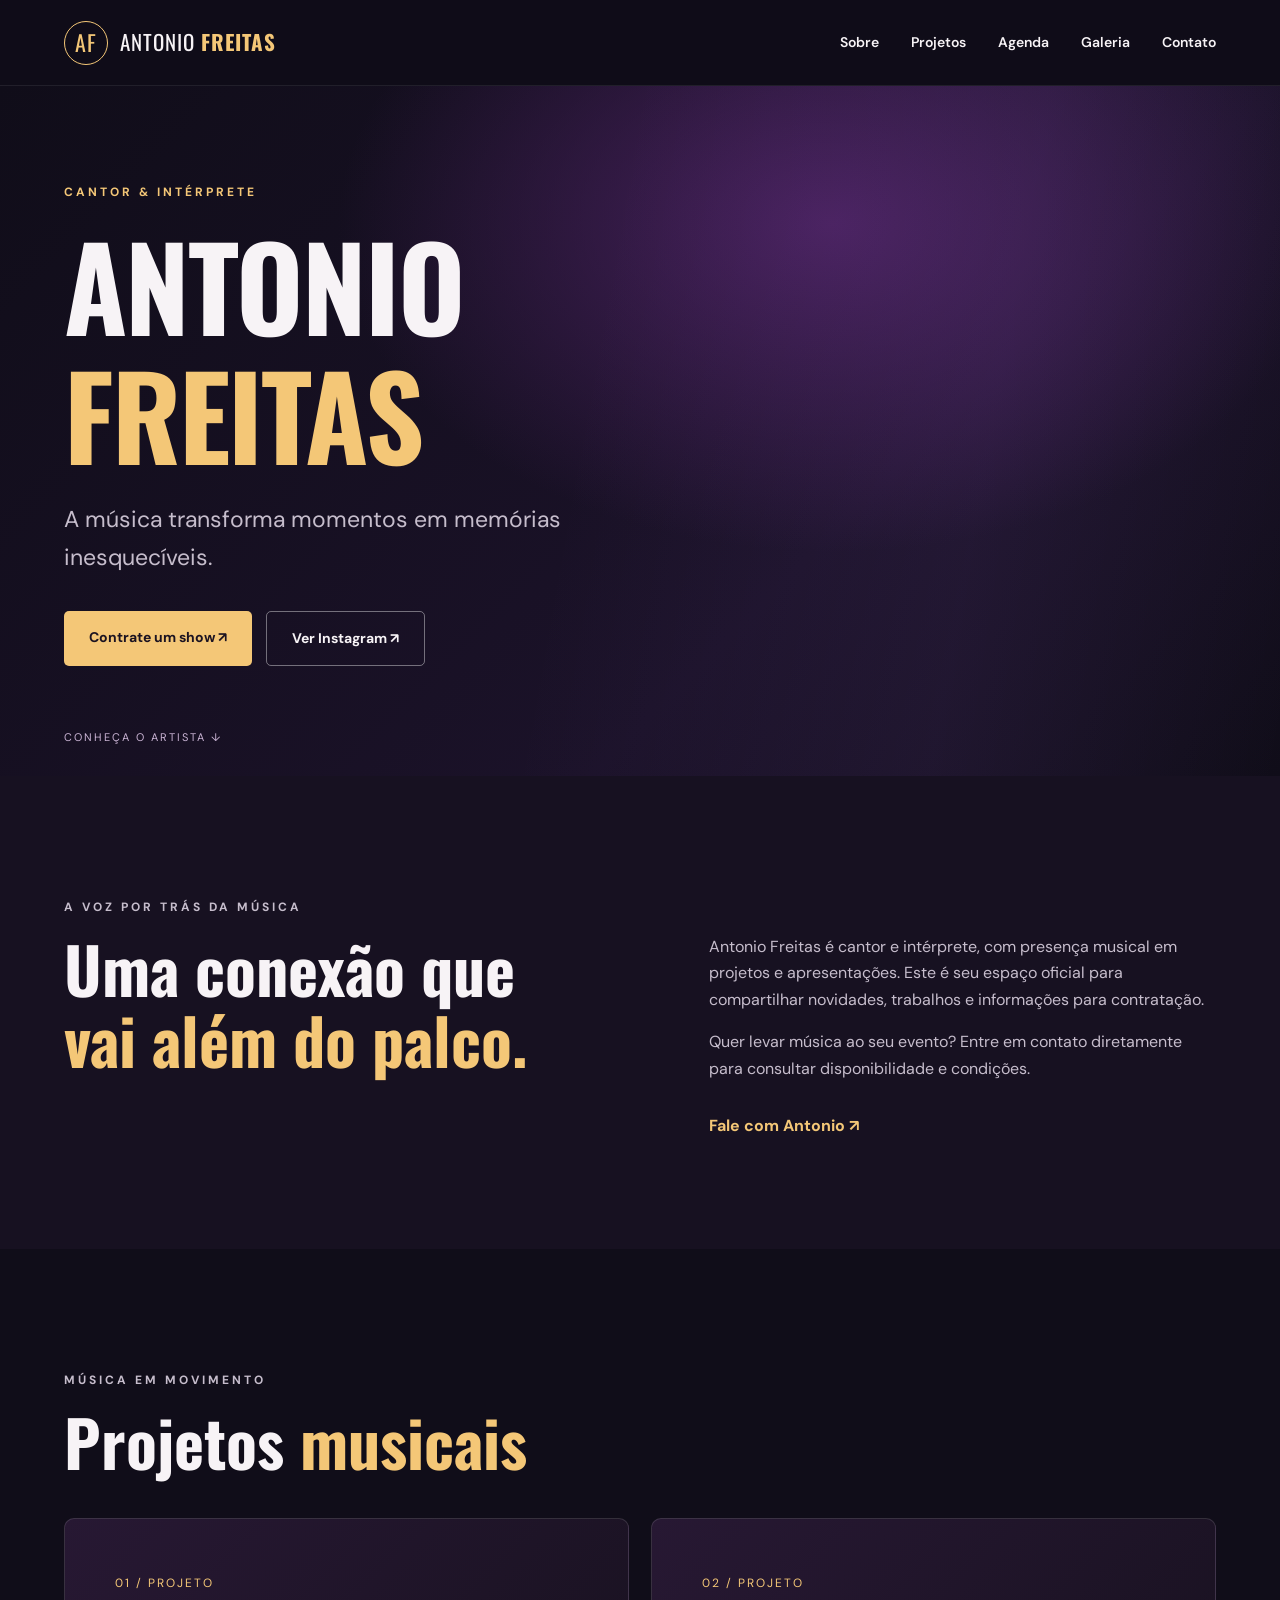
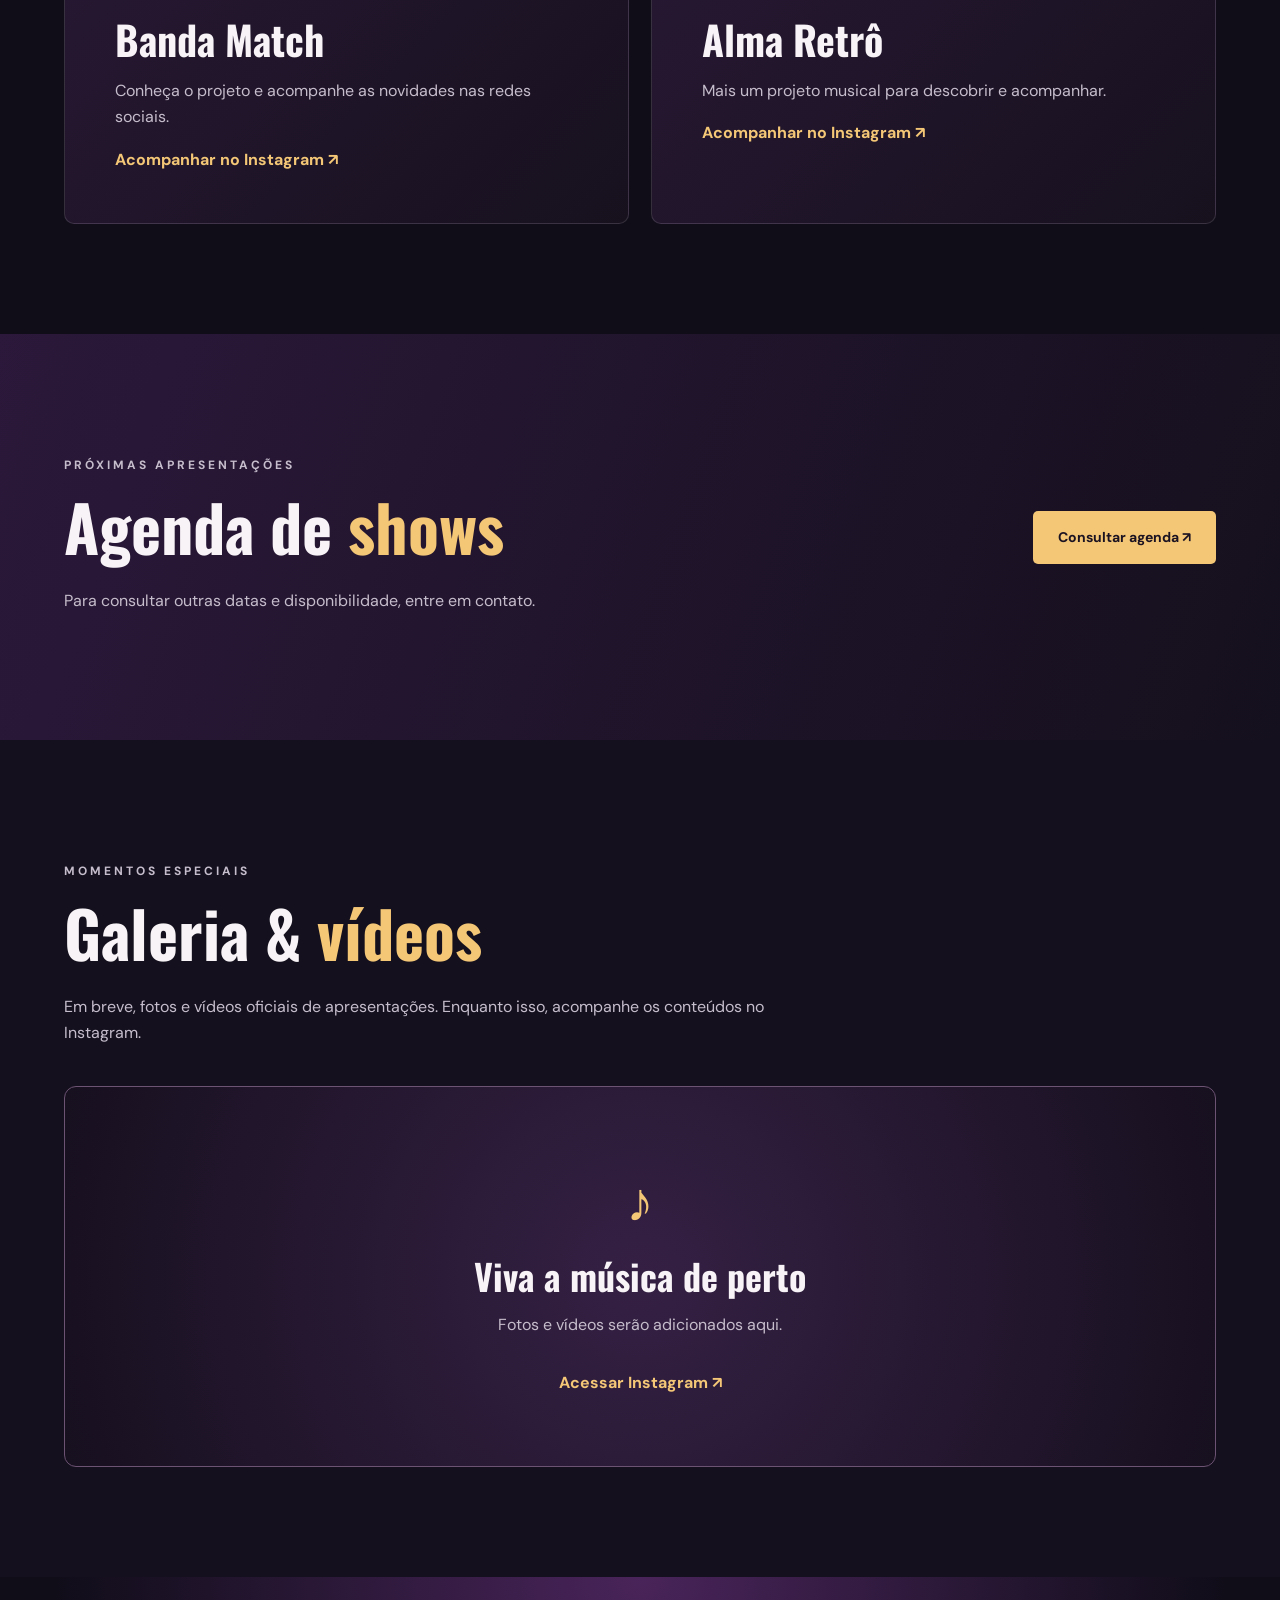
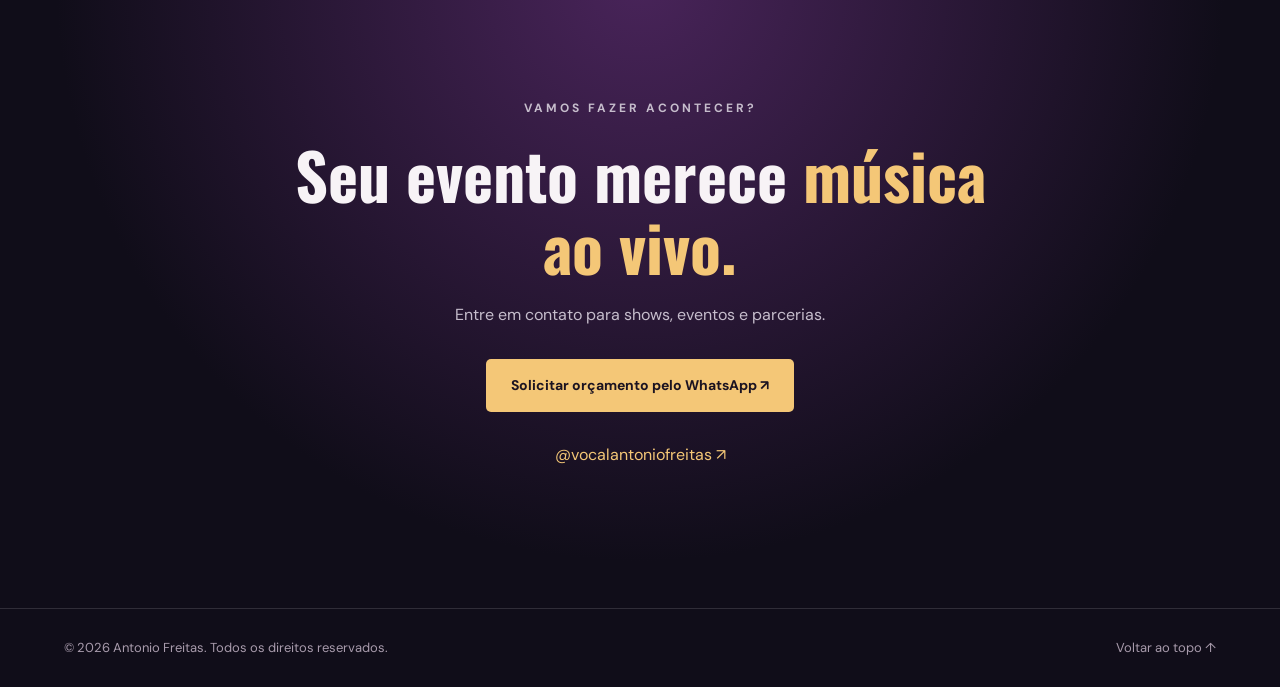
==== index.html @ b9d7a956 "Remove show fixo e mantém apenas agenda gerenciada pelo admin" ====
<!doctype html>
<html lang="pt-BR">
<head>
  <meta charset="UTF-8" />
  <meta name="viewport" content="width=device-width, initial-scale=1" />
  <meta name="theme-color" content="#100d19" />
  <meta name="description" content="Site oficial de Antonio Freitas. Conheça seus projetos musicais, acompanhe a agenda e entre em contato para contratar shows e eventos." />
  <title>Antonio Freitas | Cantor e Intérprete</title>
  <link rel="stylesheet" href="style.css" />
</head>
<body>
  <header class="header" id="inicio">
    <a class="brand" href="#inicio" aria-label="Antonio Freitas - início"><span class="brand-mark">AF</span><span>ANTONIO <strong>FREITAS</strong></span></a>
    <button class="menu-toggle" aria-label="Abrir menu" aria-expanded="false" aria-controls="navigation">☰</button>
    <nav id="navigation" class="navigation" aria-label="Menu principal">
      <a href="#sobre">Sobre</a><a href="#projetos">Projetos</a><a href="#agenda">Agenda</a><a href="#galeria">Galeria</a><a href="#contato">Contato</a>
    </nav>
  </header>
  <main>
    <section class="hero" aria-labelledby="hero-title">
      <div class="hero-glow"></div>
      <div class="hero-content">
        <p class="eyebrow">CANTOR &amp; INTÉRPRETE</p>
        <h1 id="hero-title">ANTONIO <span>FREITAS</span></h1>
        <p class="hero-subtitle">A música transforma momentos em memórias inesquecíveis.</p>
        <div class="actions"><a class="button primary" href="https://wa.me/5517992233212?text=Ol%C3%A1%2C%20Antonio!%20Gostaria%20de%20informa%C3%A7%C3%B5es%20sobre%20contrata%C3%A7%C3%A3o%20para%20um%20evento." target="_blank" rel="noopener noreferrer">Contrate um show ↗</a><a class="button secondary" href="https://www.instagram.com/vocalantoniofreitas/" target="_blank" rel="noopener noreferrer">Ver Instagram ↗</a></div>
      </div>

      <a class="scroll-cue" href="#sobre">CONHEÇA O ARTISTA ↓</a>
    </section>
    <section id="sobre" class="section about"><div><p class="eyebrow">A VOZ POR TRÁS DA MÚSICA</p><h2>Uma conexão que <em>vai além do palco.</em></h2></div><div><p>Antonio Freitas é cantor e intérprete, com presença musical em projetos e apresentações. Este é seu espaço oficial para compartilhar novidades, trabalhos e informações para contratação.</p><p>Quer levar música ao seu evento? Entre em contato diretamente para consultar disponibilidade e condições.</p><a class="text-link" href="#contato">Fale com Antonio ↗</a></div></section>
    <section id="projetos" class="section projects"><div class="section-heading"><p class="eyebrow">MÚSICA EM MOVIMENTO</p><h2>Projetos <em>musicais</em></h2></div><div class="cards"><article class="card"><span class="card-number">01 / PROJETO</span><h3>Banda Match</h3><p>Conheça o projeto e acompanhe as novidades nas redes sociais.</p><a href="https://www.instagram.com/bandamatchoficial/" target="_blank" rel="noopener noreferrer">Acompanhar no Instagram ↗</a></article><article class="card"><span class="card-number">02 / PROJETO</span><h3>Alma Retrô</h3><p>Mais um projeto musical para descobrir e acompanhar.</p><a href="https://www.instagram.com/alma.retrooficial/" target="_blank" rel="noopener noreferrer">Acompanhar no Instagram ↗</a></article></div></section>
    <section id="agenda" class="section agenda"><div><p class="eyebrow">PRÓXIMAS APRESENTAÇÕES</p><h2>Agenda de <em>shows</em></h2><div id="agenda-dinamica" aria-live="polite"></div><p>Para consultar outras datas e disponibilidade, entre em contato.</p></div><a class="button primary" href="https://wa.me/5517992233212?text=Ol%C3%A1!%20Gostaria%20de%20consultar%20a%20agenda%20de%20shows." target="_blank" rel="noopener noreferrer">Consultar agenda ↗</a></section>
    <section id="galeria" class="section gallery"><div class="section-heading"><p class="eyebrow">MOMENTOS ESPECIAIS</p><h2>Galeria &amp; <em>vídeos</em></h2><p>Em breve, fotos e vídeos oficiais de apresentações. Enquanto isso, acompanhe os conteúdos no Instagram.</p></div><div class="gallery-panel"><span>♪</span><h3>Viva a música de perto</h3><p>Fotos e vídeos serão adicionados aqui.</p><a class="text-link" href="https://www.instagram.com/vocalantoniofreitas/" target="_blank" rel="noopener noreferrer">Acessar Instagram ↗</a></div></section>
    <section id="contato" class="section contact"><p class="eyebrow">VAMOS FAZER ACONTECER?</p><h2>Seu evento merece <em>música ao vivo.</em></h2><p>Entre em contato para shows, eventos e parcerias.</p><a class="button primary" href="https://wa.me/5517992233212?text=Ol%C3%A1%2C%20Antonio!%20Gostaria%20de%20um%20or%C3%A7amento%20para%20um%20evento." target="_blank" rel="noopener noreferrer">Solicitar orçamento pelo WhatsApp ↗</a><p class="contact-social"><a href="https://www.instagram.com/vocalantoniofreitas/" target="_blank" rel="noopener noreferrer">@vocalantoniofreitas ↗</a></p></section>
  </main>
  <footer><span>© <span id="year"></span> Antonio Freitas. Todos os direitos reservados.</span><a href="#inicio">Voltar ao topo ↑</a></footer>
  <script src="script.js"></script>
  <script type="module" src="agenda.js"></script>
</body>
</html>
---- style.css ----
@import url('https://fonts.googleapis.com/css2?family=DM+Sans:wght@400;500;600;700&family=Oswald:wght@400;500;600;700&display=swap');
:root{--bg:#100d19;--bg2:#1b1429;--text:#f7f3f6;--muted:#c6bdcc;--gold:#f4c777;--purple:#7e43ac}*{box-sizing:border-box}html{scroll-behavior:smooth}body{margin:0;background:var(--bg);color:var(--text);font-family:'DM Sans',Arial,sans-serif;line-height:1.65}a{color:inherit;text-decoration:none}button{font:inherit}.header{height:86px;padding:0 max(5%,calc((100vw - 1260px)/2));display:flex;align-items:center;justify-content:space-between;background:#100d19ee;backdrop-filter:blur(12px);position:sticky;top:0;z-index:20;border-bottom:1px solid #ffffff14}.brand{display:flex;align-items:center;gap:12px;font-family:Oswald,sans-serif;letter-spacing:1px;font-size:21px}.brand strong{color:var(--gold)}.brand-mark{border:1px solid var(--gold);border-radius:50%;height:44px;width:44px;display:grid;place-items:center;color:var(--gold);font-size:22px}.navigation{display:flex;gap:32px;font-size:14px;font-weight:600}.navigation a:hover,.text-link,.card a,.contact-social a{color:var(--gold)}.menu-toggle{display:none;background:none;color:white;border:0;font-size:28px}.hero{min-height:690px;display:grid;grid-template-columns:1.1fr .9fr;align-items:center;gap:30px;padding:65px max(5%,calc((100vw - 1260px)/2)) 90px;position:relative;overflow:hidden;background:radial-gradient(ellipse at 65% 20%,#48215e 0%,transparent 42%),linear-gradient(135deg,#100d19,#1b1229 65%,#100d19)}.hero-glow{position:absolute;inset:0;pointer-events:none;background:linear-gradient(100deg,transparent 45%,#b77aff10 75%,transparent)}.hero-content,.hero-art{position:relative;z-index:1}.eyebrow{color:var(--gold);font-weight:700;font-size:12px;letter-spacing:3px}.hero h1,h2,h3{font-family:Oswald,Impact,sans-serif;line-height:1.12}.hero h1{font-size:clamp(68px,9vw,130px);letter-spacing:-2px;margin:18px 0}.hero h1 span{display:block;color:var(--gold)}.hero-subtitle{font-size:clamp(18px,2vw,23px);max-width:510px;color:var(--muted)}.actions{display:flex;flex-wrap:wrap;gap:14px;margin-top:34px}.button{display:inline-block;padding:15px 25px;font-size:14px;font-weight:700;border-radius:5px;transition:transform .2s,background .2s}.button:hover{transform:translateY(-3px)}.primary{background:var(--gold);color:#1b1321}.secondary{border:1px solid #ffffff66}.hero-art img{width:100%;max-width:520px;display:block;margin:auto;border-radius:14px;box-shadow:0 20px 80px #0009}.scroll-cue{position:absolute;bottom:30px;left:5%;font-size:11px;letter-spacing:2px;color:#cbb5d5}.section{padding:110px max(5%,calc((100vw - 1260px)/2))}.section h2{font-size:clamp(42px,5vw,68px);margin:15px 0 25px}.section h2 em{font-style:normal;color:var(--gold)}.section p{color:var(--muted)}.about{display:grid;grid-template-columns:1fr 1fr;gap:12%;background:#171121}.about>div:nth-child(2){padding-top:32px}.text-link{display:inline-block;margin-top:15px;font-weight:700}.projects{background:var(--bg)}.section-heading{max-width:700px;margin-bottom:40px}.cards{display:grid;grid-template-columns:1fr 1fr;gap:22px}.card{background:linear-gradient(135deg,#271833,#17111e);padding:50px;min-height:300px;border:1px solid #ffffff20;border-radius:10px}.card-number{font-size:12px;letter-spacing:2px;color:var(--gold)}.card h3{font-size:40px;margin:22px 0 12px}.card a{font-weight:700}.agenda{background:linear-gradient(110deg,#2b183a,#15101d);display:flex;align-items:center;justify-content:space-between;gap:30px}.agenda p{max-width:550px}.gallery{background:#14101d}.gallery-panel{border:1px solid #6c5273;border-radius:12px;text-align:center;padding:70px 20px;background:radial-gradient(circle at center,#352044,#17101f)}.gallery-panel>span{font-size:55px;color:var(--gold)}.gallery-panel h3{font-size:36px;margin:8px}.contact{text-align:center;background:radial-gradient(circle at 50% 0,#49245a,#100d19 65%)}.contact h2{max-width:760px;margin:20px auto}.contact>p:not(.eyebrow){margin-bottom:30px}.contact-social{margin-top:30px}footer{padding:28px 5%;display:flex;justify-content:space-between;gap:20px;border-top:1px solid #ffffff22;color:#a89bac;font-size:13px}footer a:hover{color:var(--gold)}@media(max-width:850px){.header{height:72px}.menu-toggle{display:block}.navigation{display:none;position:absolute;top:72px;left:0;right:0;background:#191121;flex-direction:column;gap:0;padding:14px 5%;border-bottom:1px solid #ffffff22}.navigation.open{display:flex}.navigation a{padding:12px}.hero{grid-template-columns:1fr;padding-top:70px}.hero-art{max-width:440px}.hero h1{font-size:clamp(60px,14vw,100px)}.about,.cards{grid-template-columns:1fr}.about{gap:15px}.section{padding:75px 6%}.agenda{flex-direction:column;align-items:flex-start}.card{padding:32px;min-height:260px}}@media(max-width:480px){.brand{font-size:17px}.brand-mark{width:38px;height:38px;font-size:19px}.hero{padding:55px 6% 80px;min-height:unset}.hero h1{font-size:clamp(56px,15vw,78px)}.button{width:100%;text-align:center}.section h2{font-size:43px}footer{flex-direction:column}}
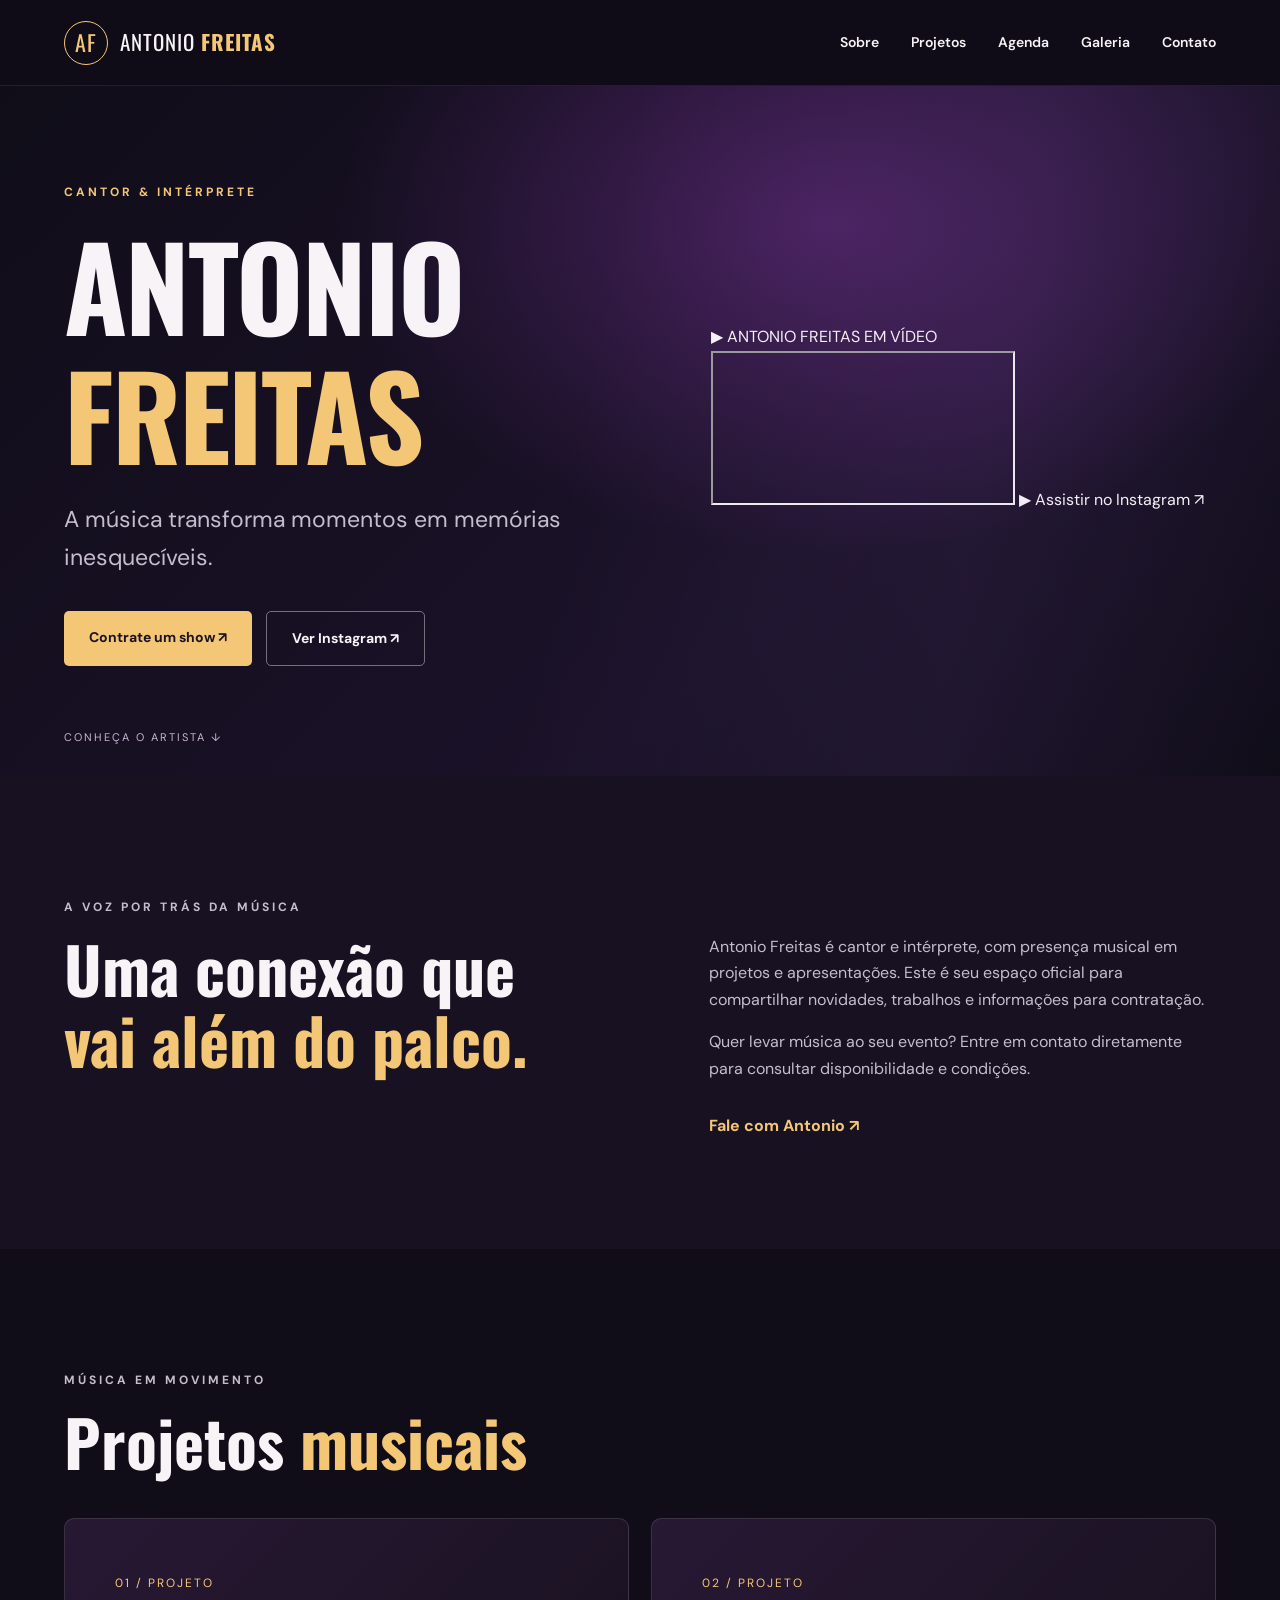
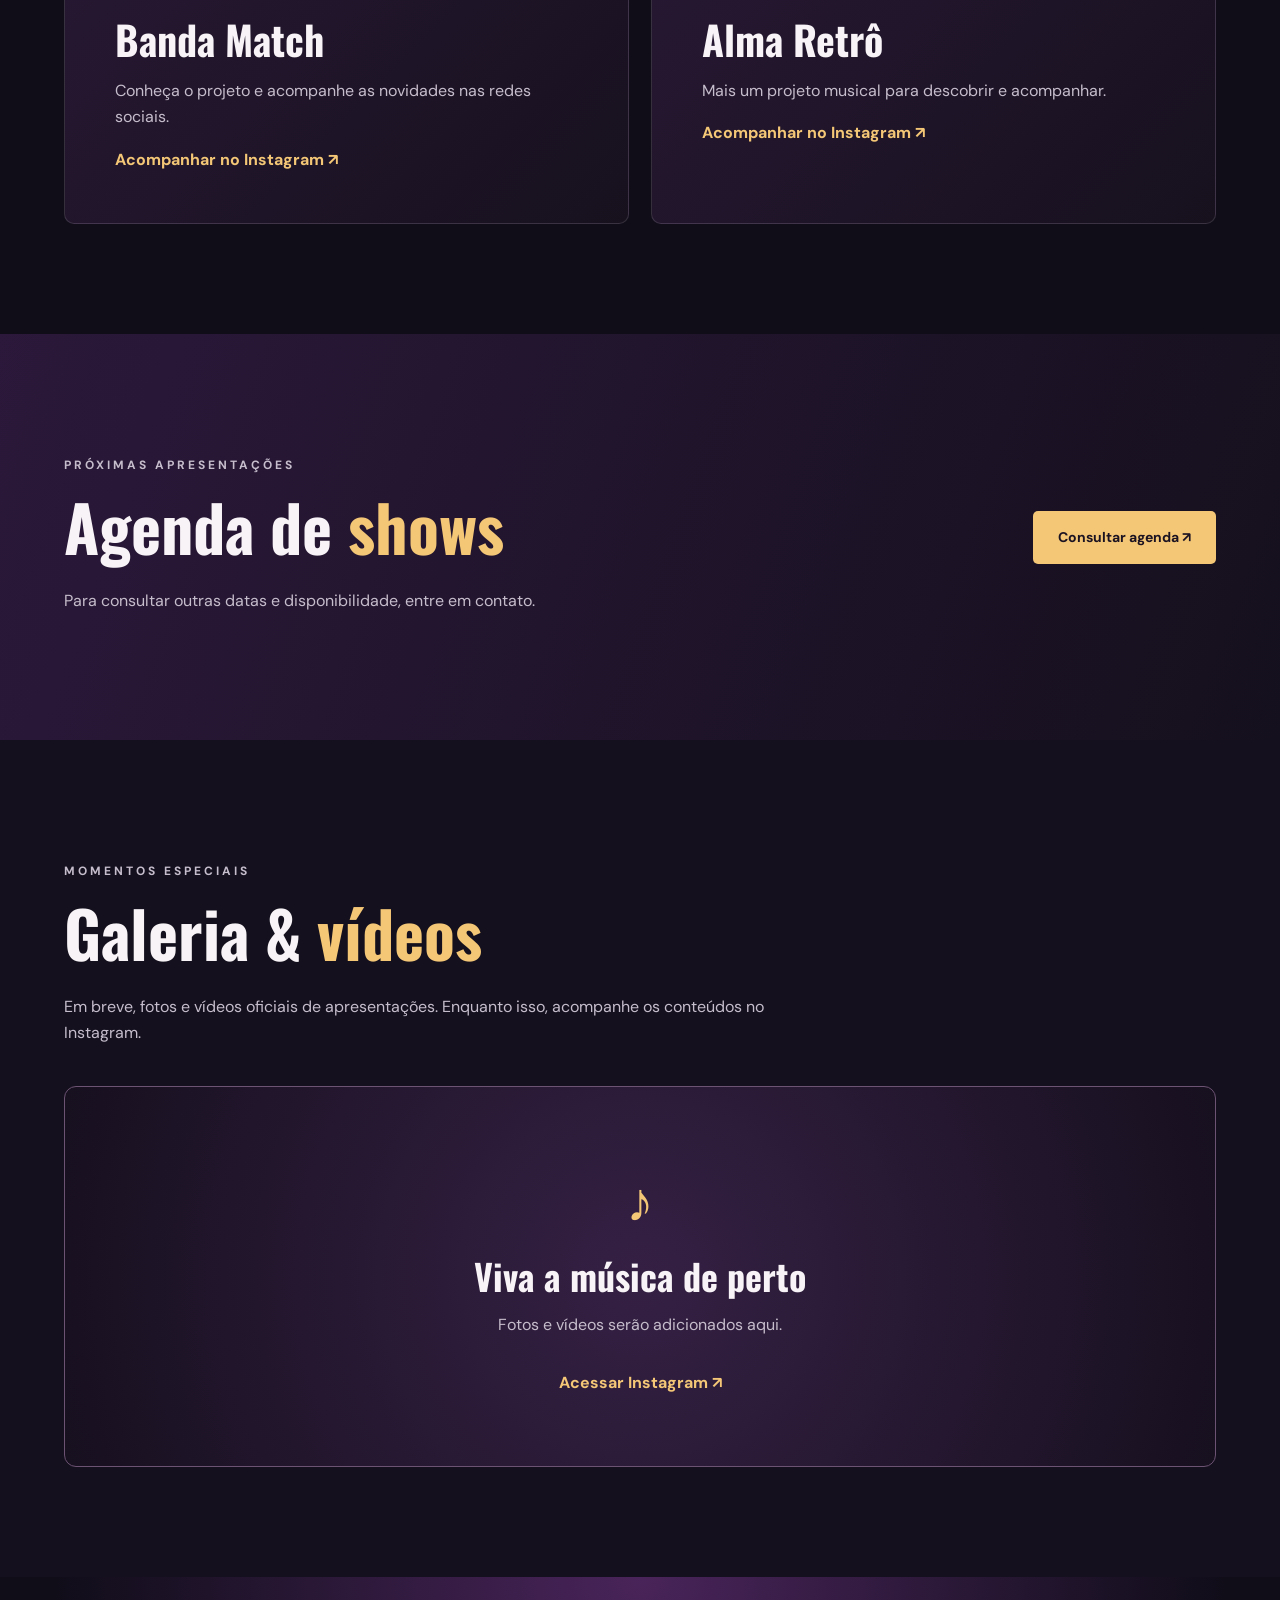
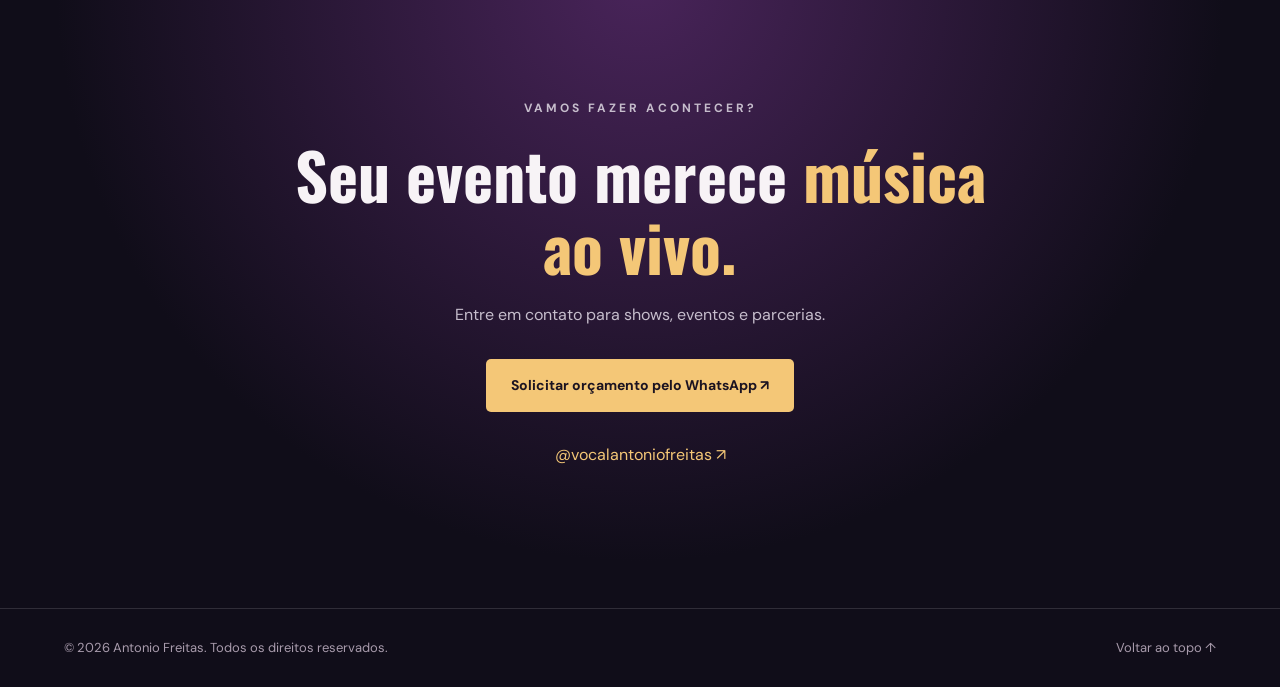
==== commit 55c973bb: "Incorpora publicação do Instagram na área de destaque" ====
--- a/index.html
+++ b/index.html
@@ -26,6 +26,11 @@
         <div class="actions"><a class="button primary" href="https://wa.me/5517992233212?text=Ol%C3%A1%2C%20Antonio!%20Gostaria%20de%20informa%C3%A7%C3%B5es%20sobre%20contrata%C3%A7%C3%A3o%20para%20um%20evento." target="_blank" rel="noopener noreferrer">Contrate um show ↗</a><a class="button secondary" href="https://www.instagram.com/vocalantoniofreitas/" target="_blank" rel="noopener noreferrer">Ver Instagram ↗</a></div>
       </div>
 
+      <div class="hero-instagram" aria-label="Vídeo de apresentação no Instagram">
+        <div class="hero-instagram-heading"><span>▶</span> ANTONIO FREITAS EM VÍDEO</div>
+        <iframe title="Publicação de Antonio Freitas no Instagram" src="https://www.instagram.com/p/DcdFfN-sHtg/embed/" loading="lazy" allow="encrypted-media; picture-in-picture" referrerpolicy="strict-origin-when-cross-origin"></iframe>
+        <a href="https://www.instagram.com/p/DcdFfN-sHtg/" target="_blank" rel="noopener noreferrer">▶ Assistir no Instagram ↗</a>
+      </div>
       <a class="scroll-cue" href="#sobre">CONHEÇA O ARTISTA ↓</a>
     </section>
     <section id="sobre" class="section about"><div><p class="eyebrow">A VOZ POR TRÁS DA MÚSICA</p><h2>Uma conexão que <em>vai além do palco.</em></h2></div><div><p>Antonio Freitas é cantor e intérprete, com presença musical em projetos e apresentações. Este é seu espaço oficial para compartilhar novidades, trabalhos e informações para contratação.</p><p>Quer levar música ao seu evento? Entre em contato diretamente para consultar disponibilidade e condições.</p><a class="text-link" href="#contato">Fale com Antonio ↗</a></div></section>
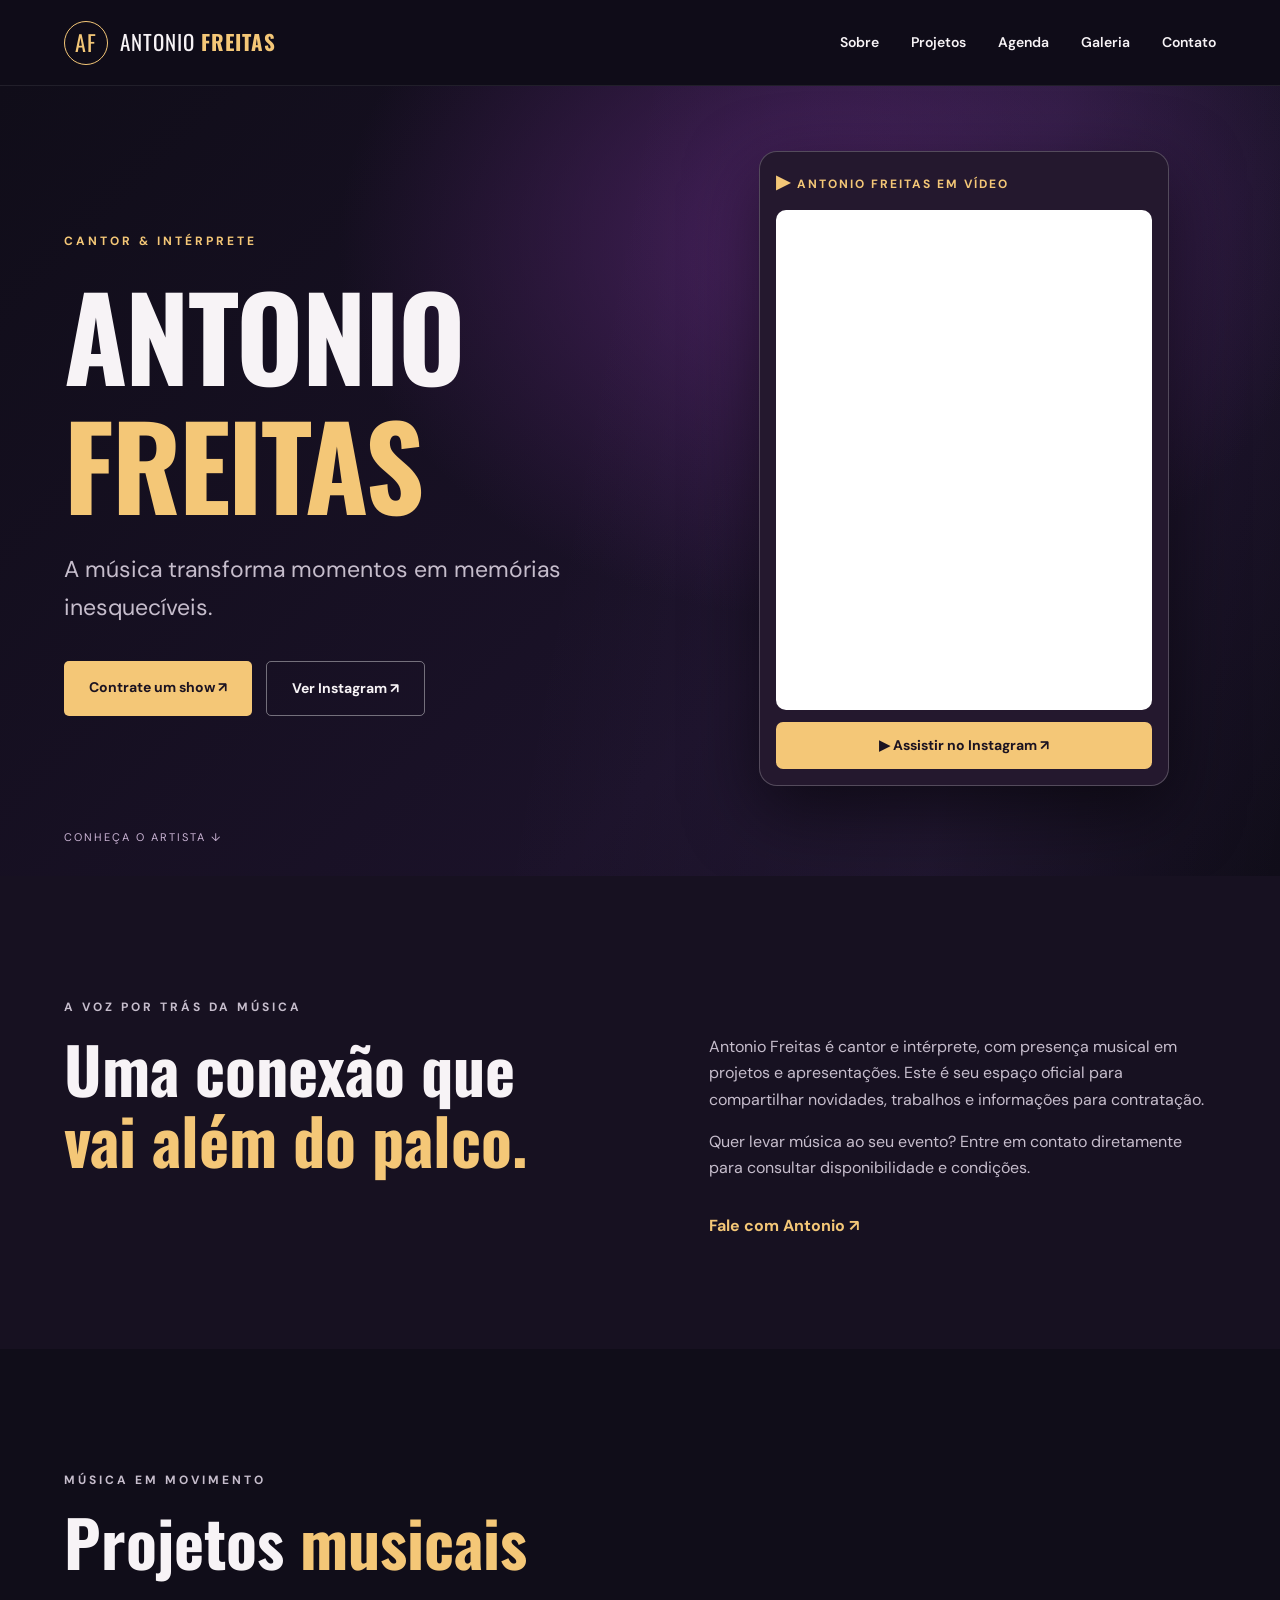
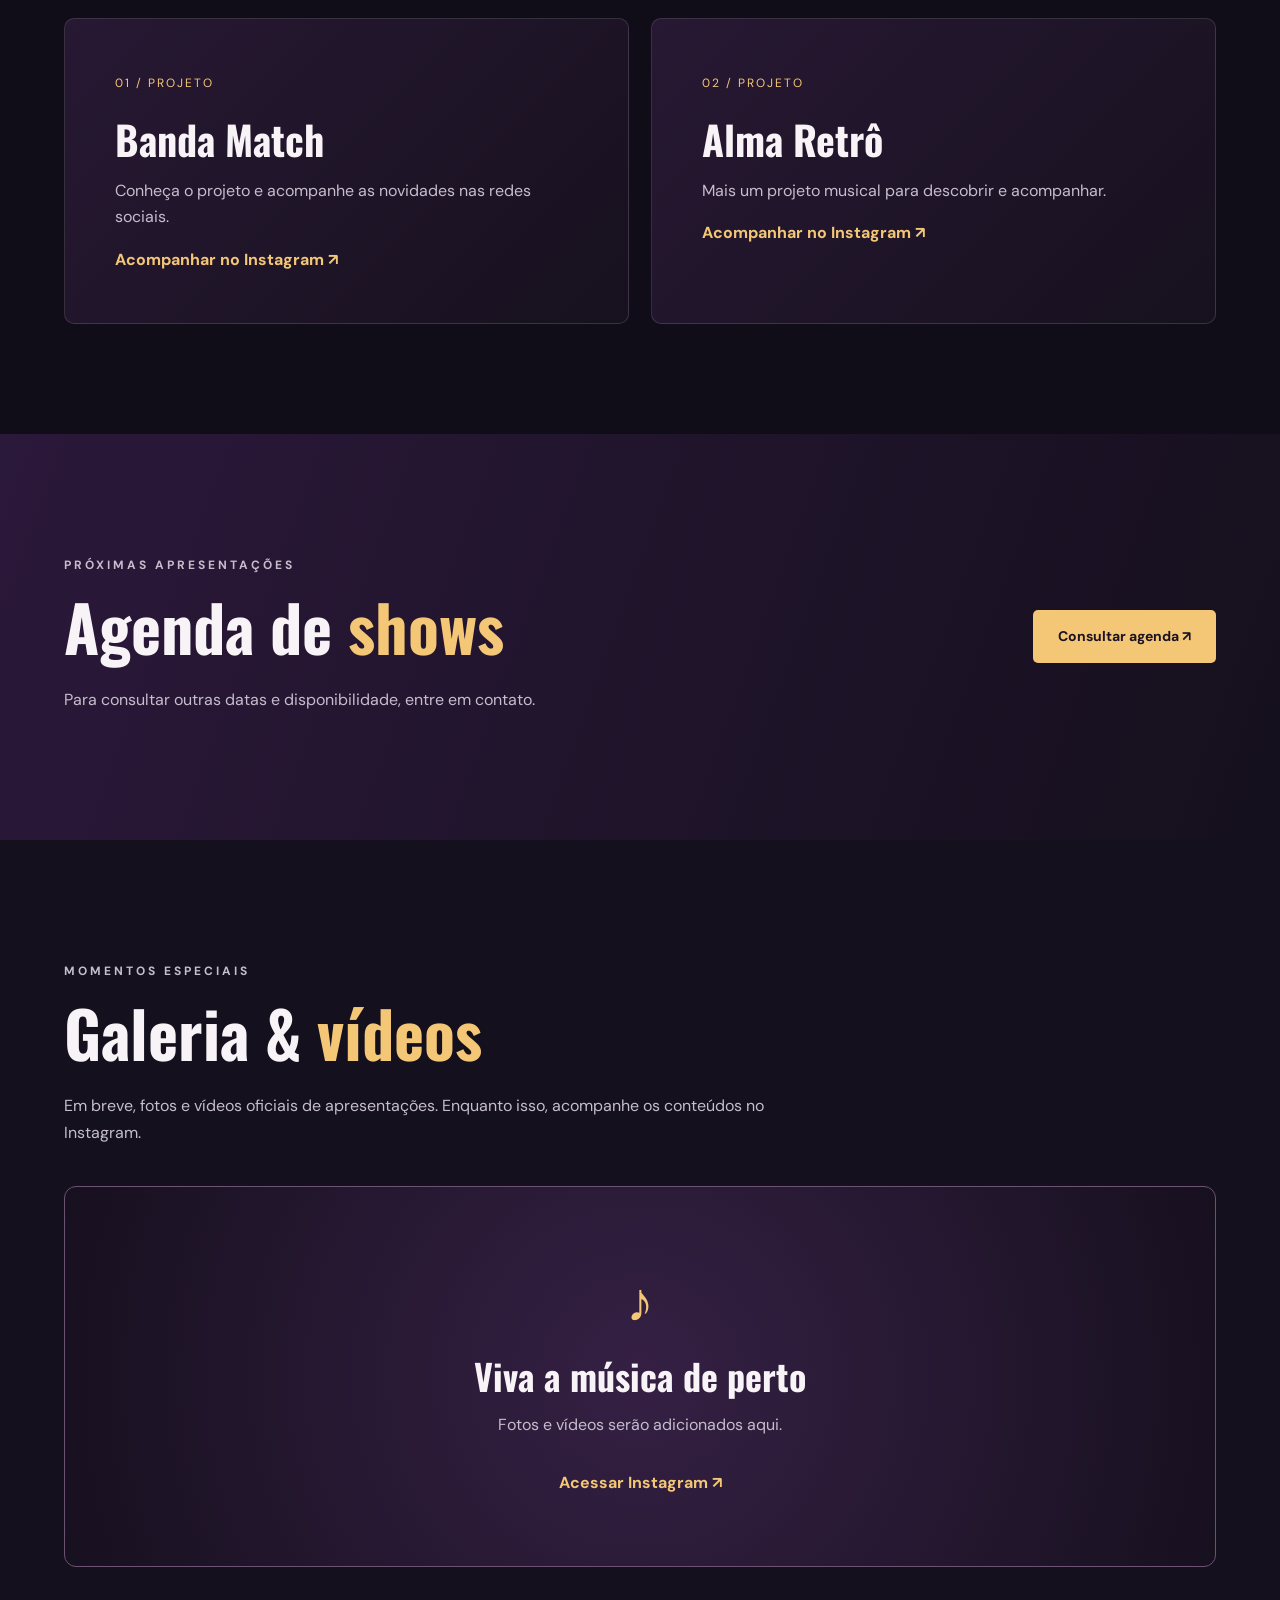
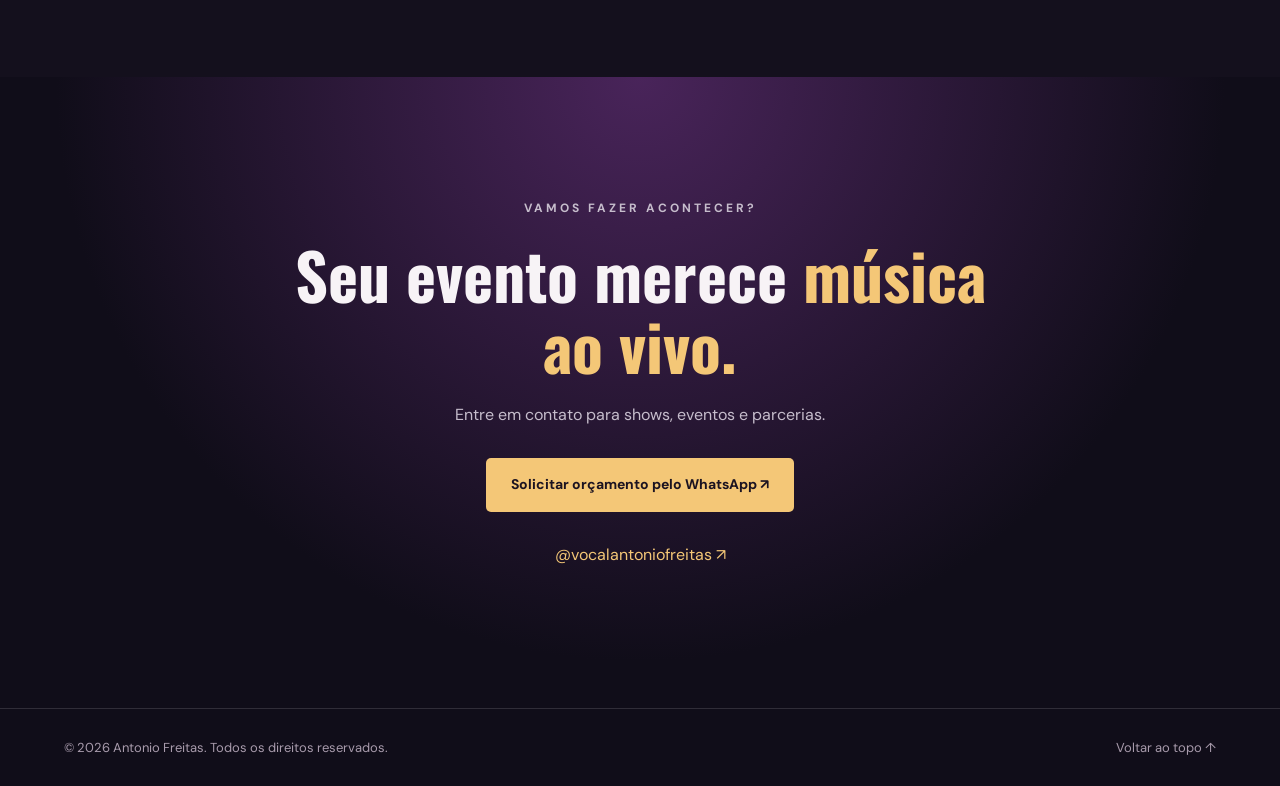
==== commit 5752ad21: "Corrige tamanho e alinhamento do embed Instagram e atualiza cache do CSS" ====
--- a/index.html
+++ b/index.html
@@ -6,7 +6,15 @@
   <meta name="theme-color" content="#100d19" />
   <meta name="description" content="Site oficial de Antonio Freitas. Conheça seus projetos musicais, acompanhe a agenda e entre em contato para contratar shows e eventos." />
   <title>Antonio Freitas | Cantor e Intérprete</title>
-  <link rel="stylesheet" href="style.css" />
+  <link rel="stylesheet" href="style.css?v=20261116-video2" />
+  <style>
+    .hero-instagram{position:relative;z-index:2;justify-self:center;display:flex;flex-direction:column;gap:12px;width:min(100%,410px);padding:16px;border:1px solid #ffffff38;border-radius:18px;background:#24182e;box-shadow:0 24px 70px #0008;min-width:0}
+    .hero-instagram-heading{font-size:12px;letter-spacing:2px;color:#f4c777;font-weight:700}
+    .hero-instagram iframe{display:block;width:100%;height:500px;border:0;border-radius:10px;background:#fff}
+    .hero-instagram>a{display:block;text-align:center;padding:12px;border-radius:7px;background:#f4c777;color:#1b1321;font-weight:700;font-size:14px}
+    @media(max-width:850px){.hero-instagram{width:min(100%,430px);margin:20px auto 0}}
+    @media(max-width:480px){.hero-instagram iframe{height:430px}}
+  </style>
 </head>
 <body>
   <header class="header" id="inicio">
--- a/style.css
+++ b/style.css
@@ -1,2 +1,5 @@
 @import url('https://fonts.googleapis.com/css2?family=DM+Sans:wght@400;500;600;700&family=Oswald:wght@400;500;600;700&display=swap');
 :root{--bg:#100d19;--bg2:#1b1429;--text:#f7f3f6;--muted:#c6bdcc;--gold:#f4c777;--purple:#7e43ac}*{box-sizing:border-box}html{scroll-behavior:smooth}body{margin:0;background:var(--bg);color:var(--text);font-family:'DM Sans',Arial,sans-serif;line-height:1.65}a{color:inherit;text-decoration:none}button{font:inherit}.header{height:86px;padding:0 max(5%,calc((100vw - 1260px)/2));display:flex;align-items:center;justify-content:space-between;background:#100d19ee;backdrop-filter:blur(12px);position:sticky;top:0;z-index:20;border-bottom:1px solid #ffffff14}.brand{display:flex;align-items:center;gap:12px;font-family:Oswald,sans-serif;letter-spacing:1px;font-size:21px}.brand strong{color:var(--gold)}.brand-mark{border:1px solid var(--gold);border-radius:50%;height:44px;width:44px;display:grid;place-items:center;color:var(--gold);font-size:22px}.navigation{display:flex;gap:32px;font-size:14px;font-weight:600}.navigation a:hover,.text-link,.card a,.contact-social a{color:var(--gold)}.menu-toggle{display:none;background:none;color:white;border:0;font-size:28px}.hero{min-height:690px;display:grid;grid-template-columns:1.1fr .9fr;align-items:center;gap:30px;padding:65px max(5%,calc((100vw - 1260px)/2)) 90px;position:relative;overflow:hidden;background:radial-gradient(ellipse at 65% 20%,#48215e 0%,transparent 42%),linear-gradient(135deg,#100d19,#1b1229 65%,#100d19)}.hero-glow{position:absolute;inset:0;pointer-events:none;background:linear-gradient(100deg,transparent 45%,#b77aff10 75%,transparent)}.hero-content,.hero-art{position:relative;z-index:1}.eyebrow{color:var(--gold);font-weight:700;font-size:12px;letter-spacing:3px}.hero h1,h2,h3{font-family:Oswald,Impact,sans-serif;line-height:1.12}.hero h1{font-size:clamp(68px,9vw,130px);letter-spacing:-2px;margin:18px 0}.hero h1 span{display:block;color:var(--gold)}.hero-subtitle{font-size:clamp(18px,2vw,23px);max-width:510px;color:var(--muted)}.actions{display:flex;flex-wrap:wrap;gap:14px;margin-top:34px}.button{display:inline-block;padding:15px 25px;font-size:14px;font-weight:700;border-radius:5px;transition:transform .2s,background .2s}.button:hover{transform:translateY(-3px)}.primary{background:var(--gold);color:#1b1321}.secondary{border:1px solid #ffffff66}.hero-art img{width:100%;max-width:520px;display:block;margin:auto;border-radius:14px;box-shadow:0 20px 80px #0009}.scroll-cue{position:absolute;bottom:30px;left:5%;font-size:11px;letter-spacing:2px;color:#cbb5d5}.section{padding:110px max(5%,calc((100vw - 1260px)/2))}.section h2{font-size:clamp(42px,5vw,68px);margin:15px 0 25px}.section h2 em{font-style:normal;color:var(--gold)}.section p{color:var(--muted)}.about{display:grid;grid-template-columns:1fr 1fr;gap:12%;background:#171121}.about>div:nth-child(2){padding-top:32px}.text-link{display:inline-block;margin-top:15px;font-weight:700}.projects{background:var(--bg)}.section-heading{max-width:700px;margin-bottom:40px}.cards{display:grid;grid-template-columns:1fr 1fr;gap:22px}.card{background:linear-gradient(135deg,#271833,#17111e);padding:50px;min-height:300px;border:1px solid #ffffff20;border-radius:10px}.card-number{font-size:12px;letter-spacing:2px;color:var(--gold)}.card h3{font-size:40px;margin:22px 0 12px}.card a{font-weight:700}.agenda{background:linear-gradient(110deg,#2b183a,#15101d);display:flex;align-items:center;justify-content:space-between;gap:30px}.agenda p{max-width:550px}.gallery{background:#14101d}.gallery-panel{border:1px solid #6c5273;border-radius:12px;text-align:center;padding:70px 20px;background:radial-gradient(circle at center,#352044,#17101f)}.gallery-panel>span{font-size:55px;color:var(--gold)}.gallery-panel h3{font-size:36px;margin:8px}.contact{text-align:center;background:radial-gradient(circle at 50% 0,#49245a,#100d19 65%)}.contact h2{max-width:760px;margin:20px auto}.contact>p:not(.eyebrow){margin-bottom:30px}.contact-social{margin-top:30px}footer{padding:28px 5%;display:flex;justify-content:space-between;gap:20px;border-top:1px solid #ffffff22;color:#a89bac;font-size:13px}footer a:hover{color:var(--gold)}@media(max-width:850px){.header{height:72px}.menu-toggle{display:block}.navigation{display:none;position:absolute;top:72px;left:0;right:0;background:#191121;flex-direction:column;gap:0;padding:14px 5%;border-bottom:1px solid #ffffff22}.navigation.open{display:flex}.navigation a{padding:12px}.hero{grid-template-columns:1fr;padding-top:70px}.hero-art{max-width:440px}.hero h1{font-size:clamp(60px,14vw,100px)}.about,.cards{grid-template-columns:1fr}.about{gap:15px}.section{padding:75px 6%}.agenda{flex-direction:column;align-items:flex-start}.card{padding:32px;min-height:260px}}@media(max-width:480px){.brand{font-size:17px}.brand-mark{width:38px;height:38px;font-size:19px}.hero{padding:55px 6% 80px;min-height:unset}.hero h1{font-size:clamp(56px,15vw,78px)}.button{width:100%;text-align:center}.section h2{font-size:43px}footer{flex-direction:column}}
+
+/* Vídeo incorporado ao destaque da página inicial */
+.hero-instagram{position:relative;z-index:1;justify-self:center;width:min(100%,410px);padding:15px;border:1px solid #ffffff38;border-radius:18px;background:#24182ee6;box-shadow:0 24px 70px #0008;display:flex;flex-direction:column;gap:12px}.hero-instagram-heading{font-size:12px;letter-spacing:2px;color:var(--gold);font-weight:700}.hero-instagram-heading span{font-size:18px}.hero-instagram iframe{width:100%;height:500px;border:0;border-radius:10px;background:white}.hero-instagram>a{display:block;text-align:center;padding:12px;border-radius:7px;background:var(--gold);color:#1b1321;font-weight:700;font-size:14px}.hero-instagram>a:hover{filter:brightness(1.08)}@media(max-width:850px){.hero-instagram{width:min(100%,430px);margin:20px auto 0}.hero-instagram iframe{height:480px}}@media(max-width:480px){.hero-instagram iframe{height:430px}}
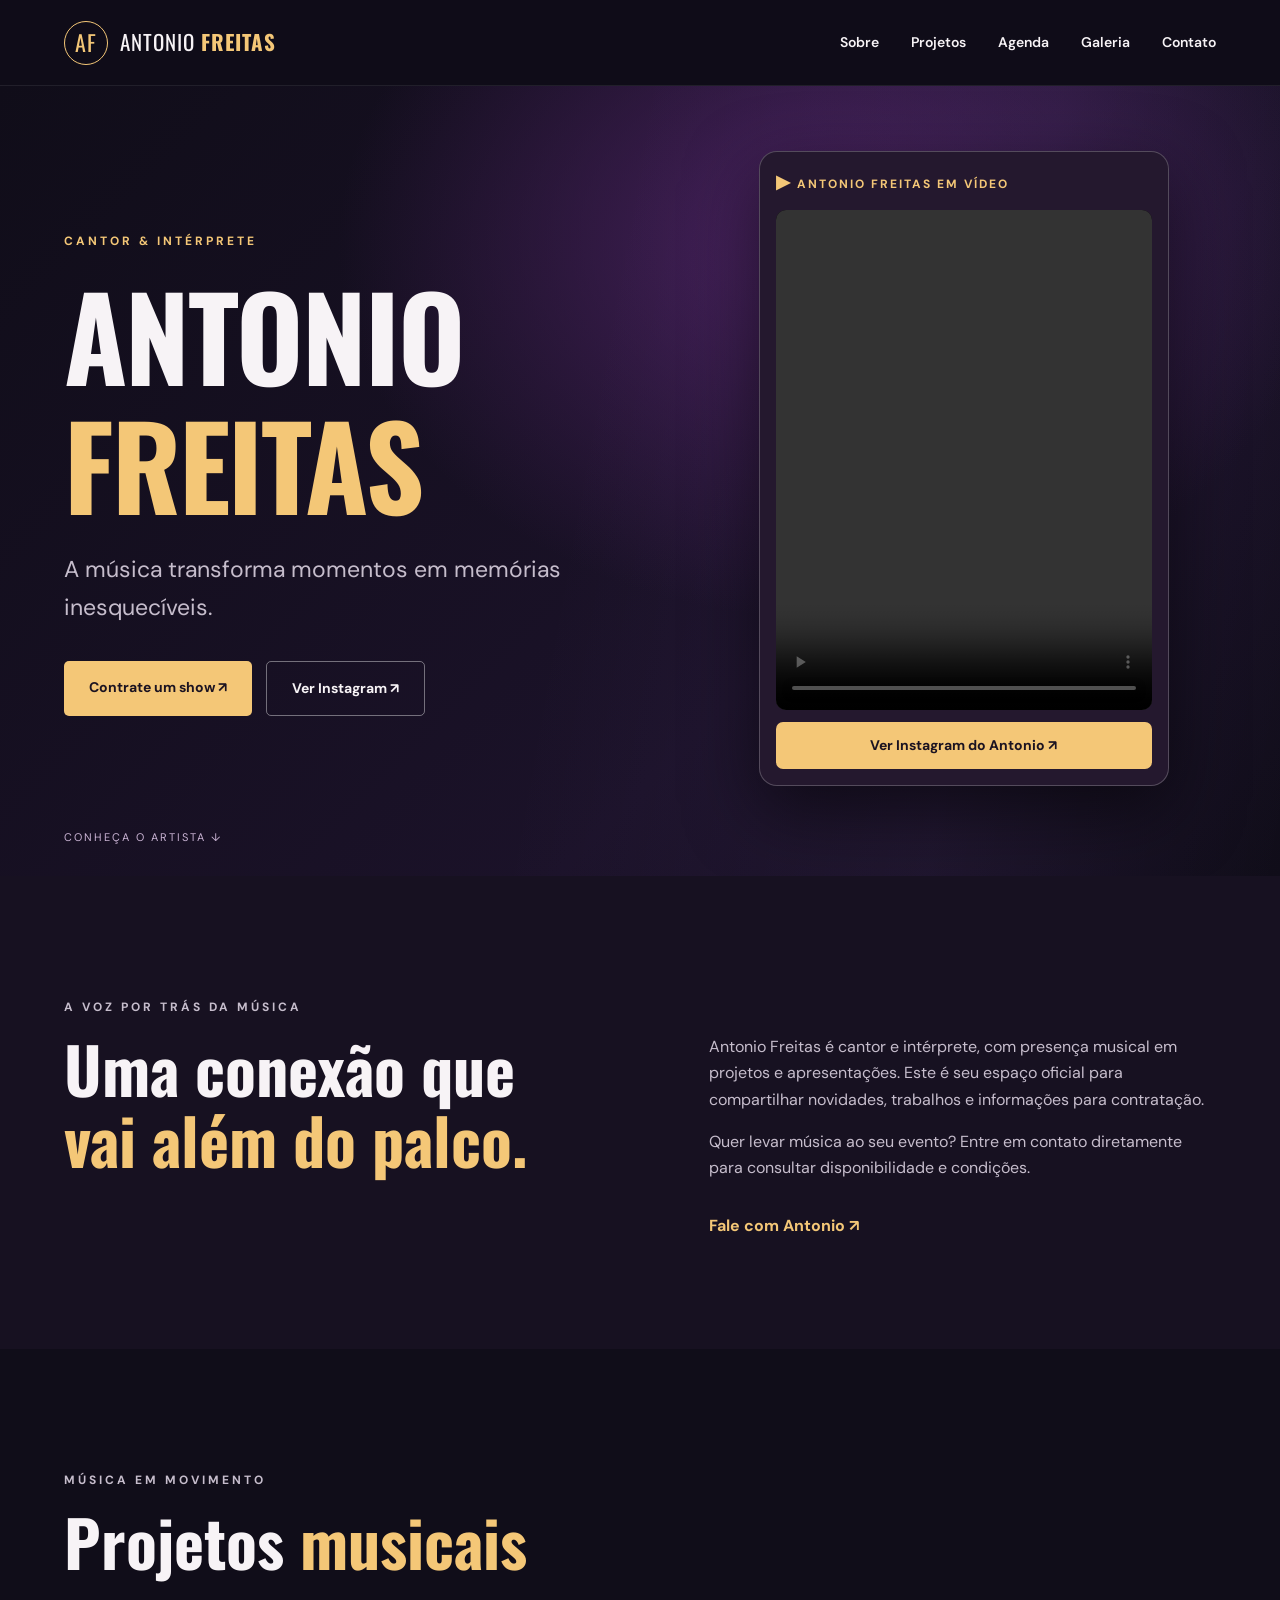
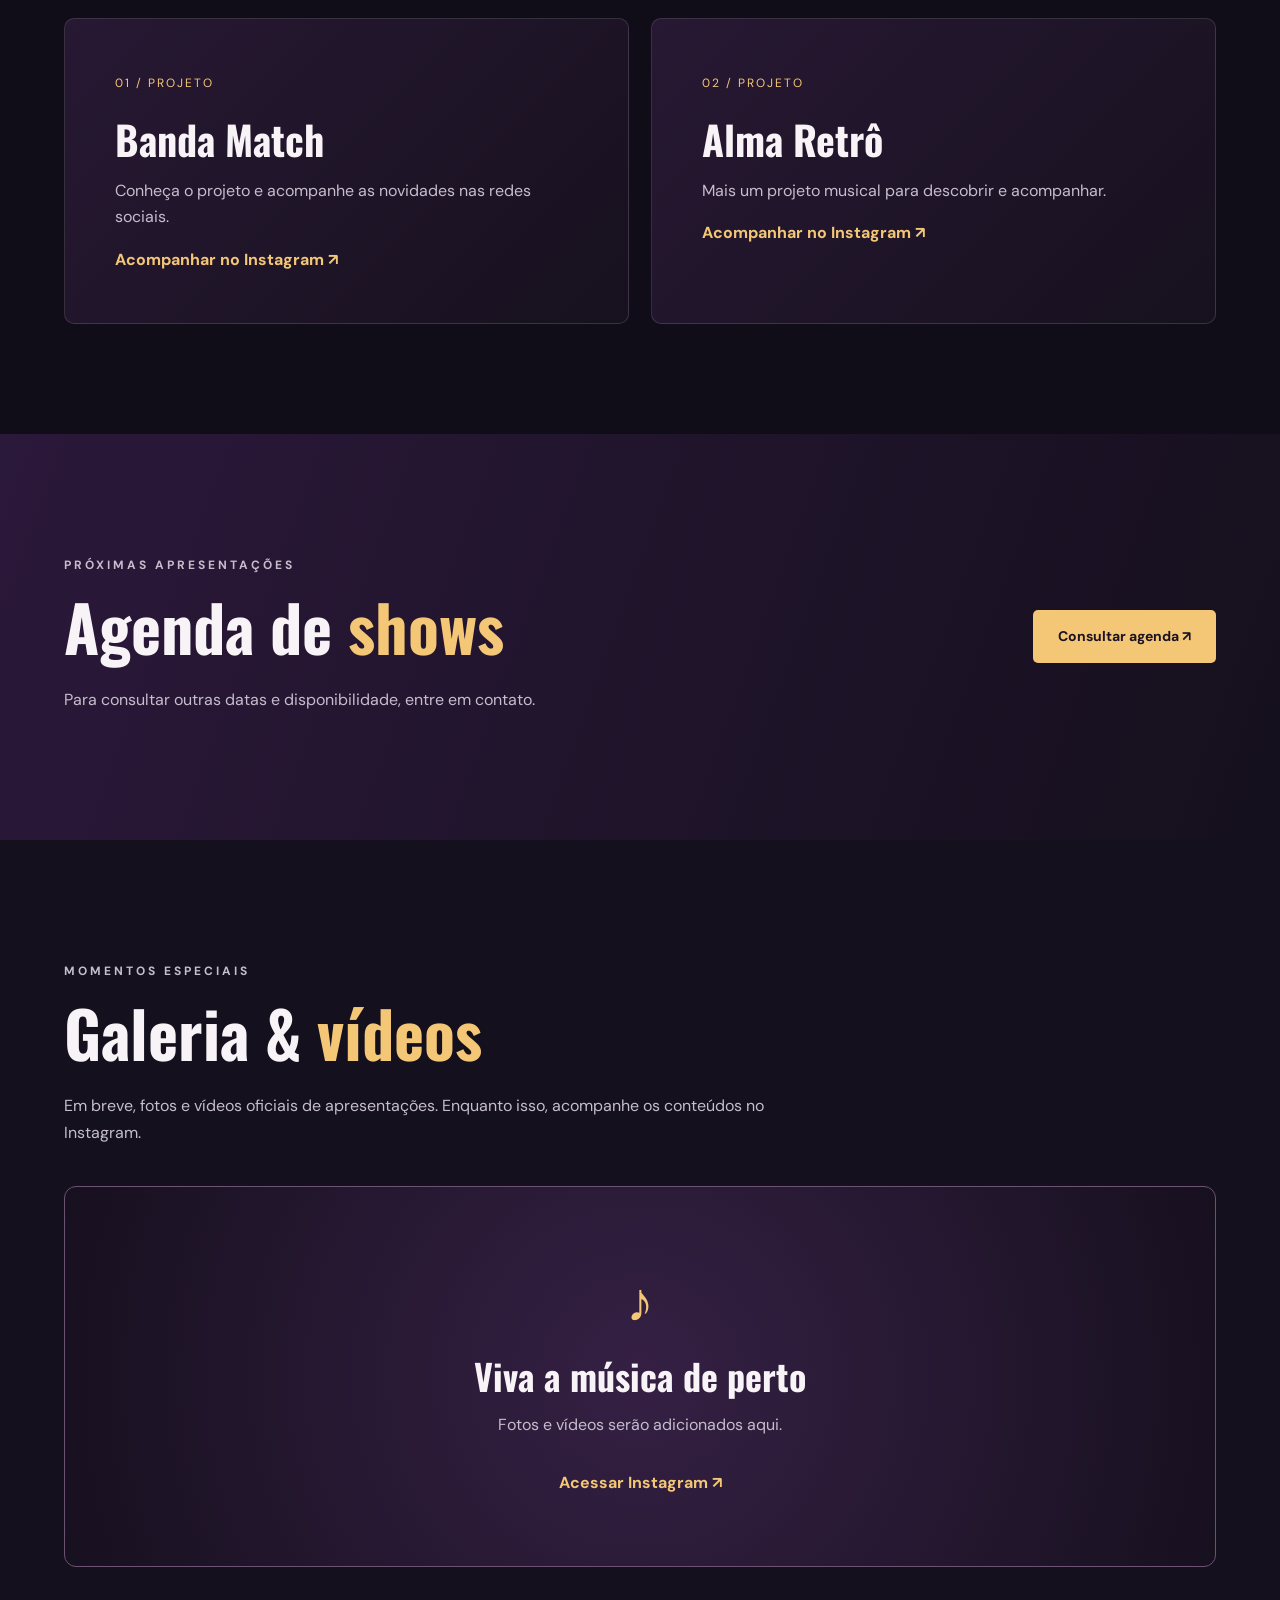
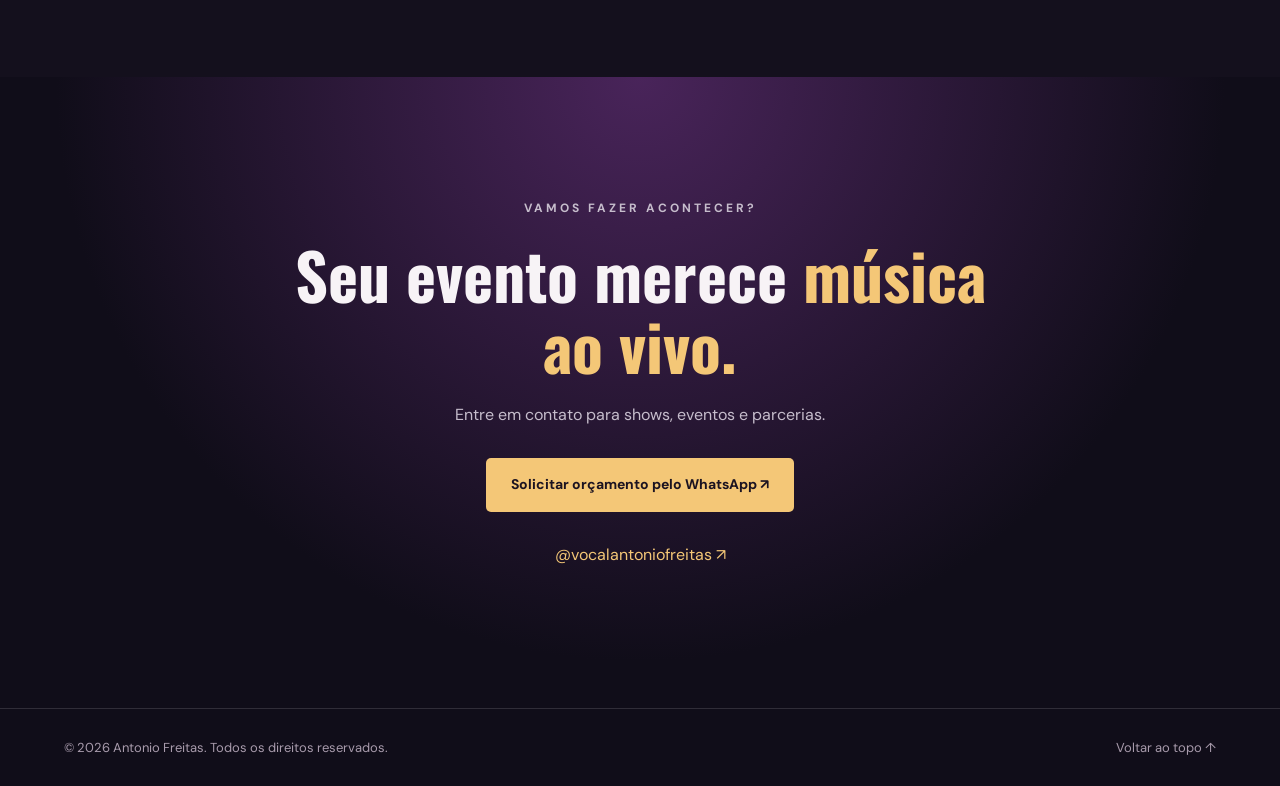
==== commit 53ae1dc9: "Substitui embed do Instagram por player HTML5 com MP4 no Supabase" ====
--- a/index.html
+++ b/index.html
@@ -6,14 +6,14 @@
   <meta name="theme-color" content="#100d19" />
   <meta name="description" content="Site oficial de Antonio Freitas. Conheça seus projetos musicais, acompanhe a agenda e entre em contato para contratar shows e eventos." />
   <title>Antonio Freitas | Cantor e Intérprete</title>
-  <link rel="stylesheet" href="style.css?v=20261116-video2" />
+  <link rel="stylesheet" href="style.css?v=20261116-video3" />
   <style>
     .hero-instagram{position:relative;z-index:2;justify-self:center;display:flex;flex-direction:column;gap:12px;width:min(100%,410px);padding:16px;border:1px solid #ffffff38;border-radius:18px;background:#24182e;box-shadow:0 24px 70px #0008;min-width:0}
     .hero-instagram-heading{font-size:12px;letter-spacing:2px;color:#f4c777;font-weight:700}
-    .hero-instagram iframe{display:block;width:100%;height:500px;border:0;border-radius:10px;background:#fff}
+    .hero-instagram iframe,.hero-instagram video{display:block;width:100%;height:500px;border:0;border-radius:10px;background:#000;object-fit:contain}
     .hero-instagram>a{display:block;text-align:center;padding:12px;border-radius:7px;background:#f4c777;color:#1b1321;font-weight:700;font-size:14px}
     @media(max-width:850px){.hero-instagram{width:min(100%,430px);margin:20px auto 0}}
-    @media(max-width:480px){.hero-instagram iframe{height:430px}}
+    @media(max-width:480px){.hero-instagram iframe,.hero-instagram video{height:430px}}
   </style>
 </head>
 <body>
@@ -34,10 +34,13 @@
         <div class="actions"><a class="button primary" href="https://wa.me/5517992233212?text=Ol%C3%A1%2C%20Antonio!%20Gostaria%20de%20informa%C3%A7%C3%B5es%20sobre%20contrata%C3%A7%C3%A3o%20para%20um%20evento." target="_blank" rel="noopener noreferrer">Contrate um show ↗</a><a class="button secondary" href="https://www.instagram.com/vocalantoniofreitas/" target="_blank" rel="noopener noreferrer">Ver Instagram ↗</a></div>
       </div>
 
-      <div class="hero-instagram" aria-label="Vídeo de apresentação no Instagram">
+      <div class="hero-instagram hero-video" aria-label="Vídeo de Antonio Freitas">
         <div class="hero-instagram-heading"><span>▶</span> ANTONIO FREITAS EM VÍDEO</div>
-        <iframe title="Publicação de Antonio Freitas no Instagram" src="https://www.instagram.com/p/DcdFfN-sHtg/embed/" loading="lazy" allow="encrypted-media; picture-in-picture" referrerpolicy="strict-origin-when-cross-origin"></iframe>
-        <a href="https://www.instagram.com/p/DcdFfN-sHtg/" target="_blank" rel="noopener noreferrer">▶ Assistir no Instagram ↗</a>
+        <video controls playsinline preload="metadata" poster="" aria-label="Apresentação de Antonio Freitas">
+          <source src="https://lydznydmkcwqtxukktyy.supabase.co/storage/v1/object/public/antonio-freitas-cartazes/antonio-freitas-apresentacao.mp4" type="video/mp4">
+          Seu navegador não suporta vídeos HTML5.
+        </video>
+        <a href="https://www.instagram.com/vocalantoniofreitas/" target="_blank" rel="noopener noreferrer">Ver Instagram do Antonio ↗</a>
       </div>
       <a class="scroll-cue" href="#sobre">CONHEÇA O ARTISTA ↓</a>
     </section>
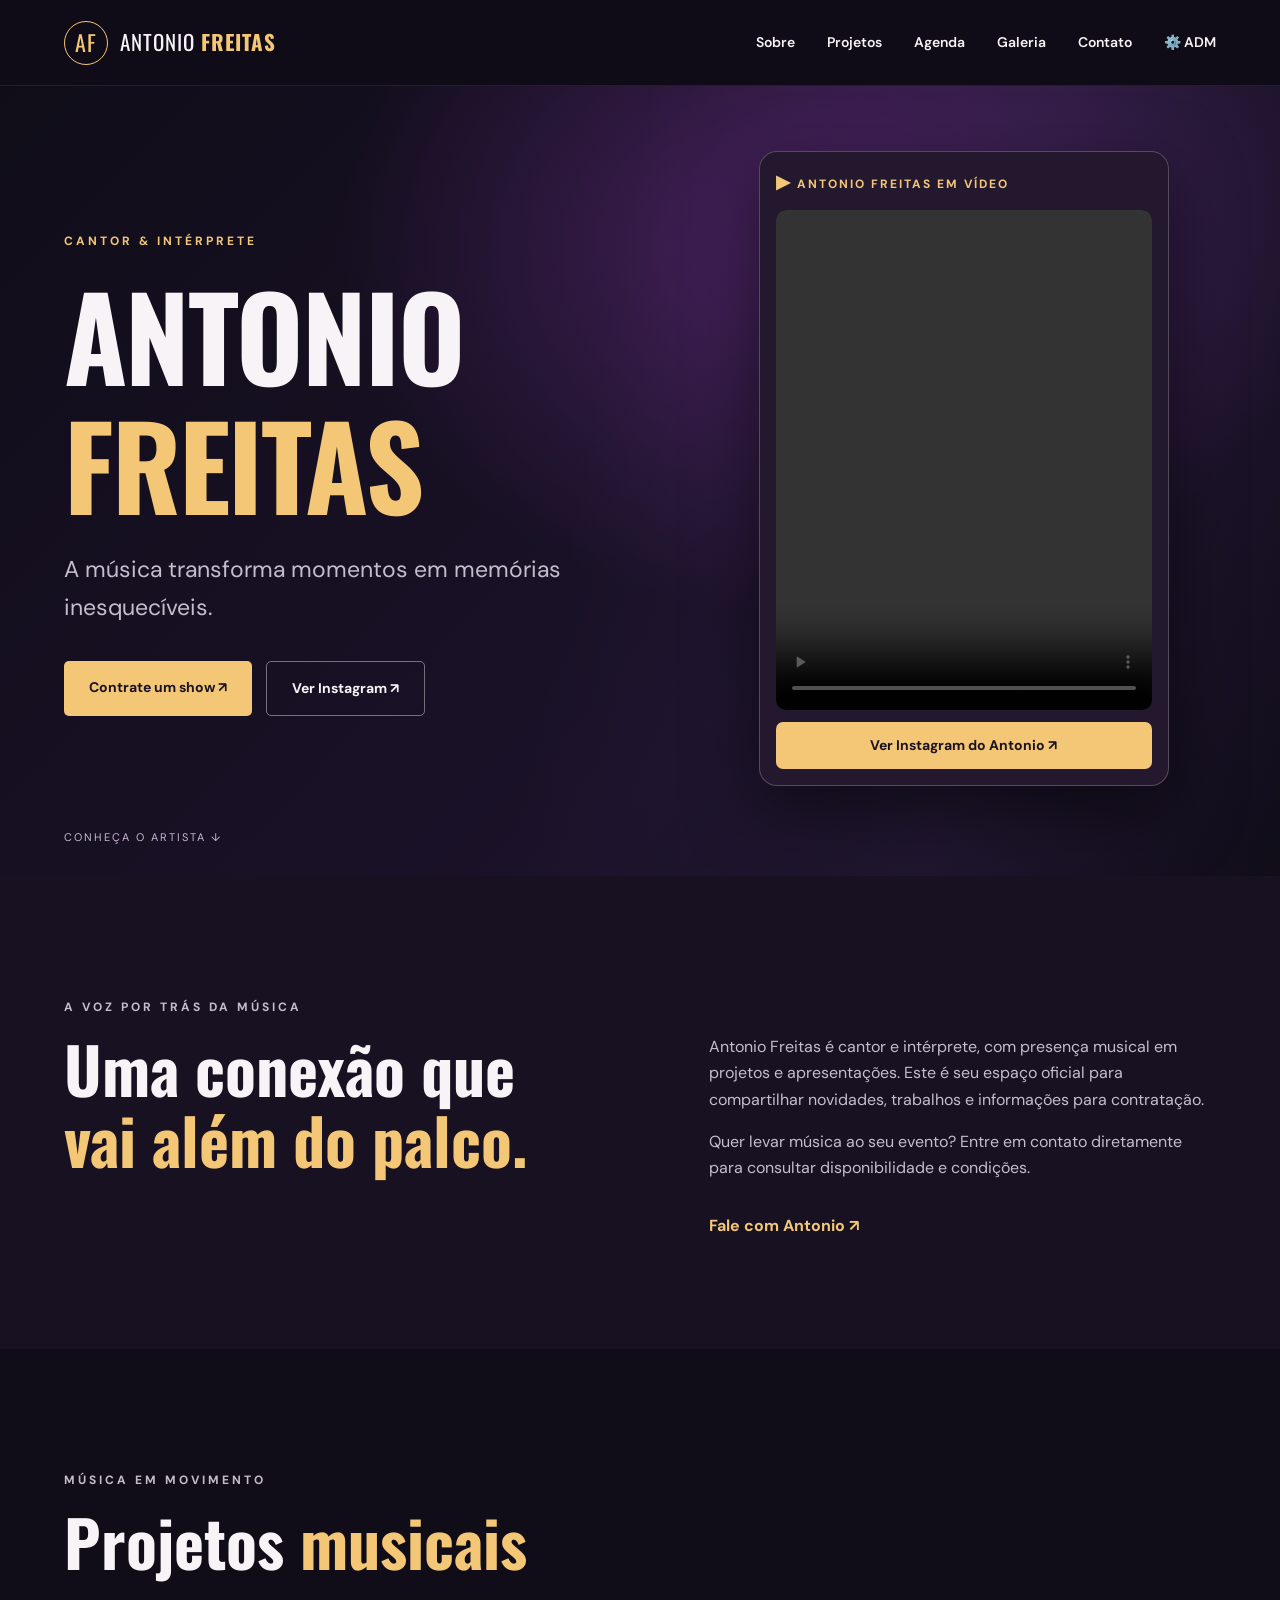
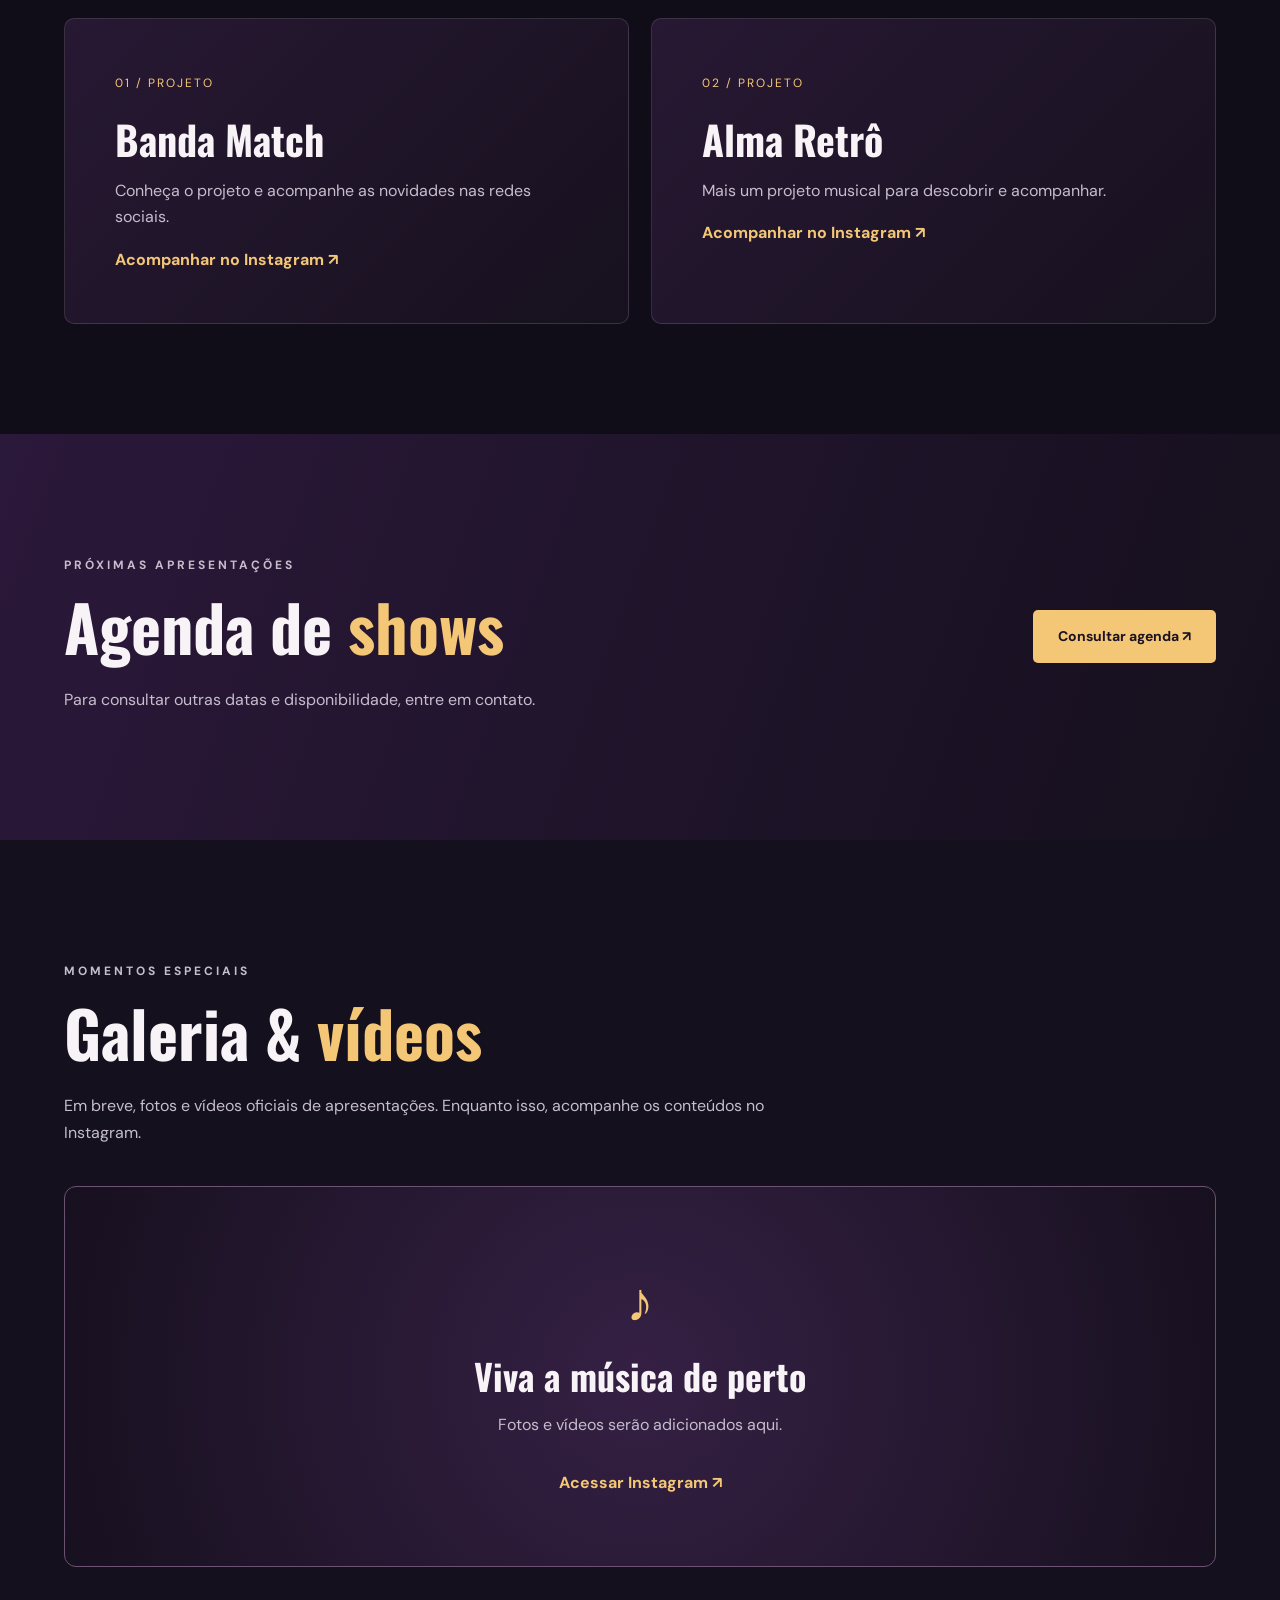
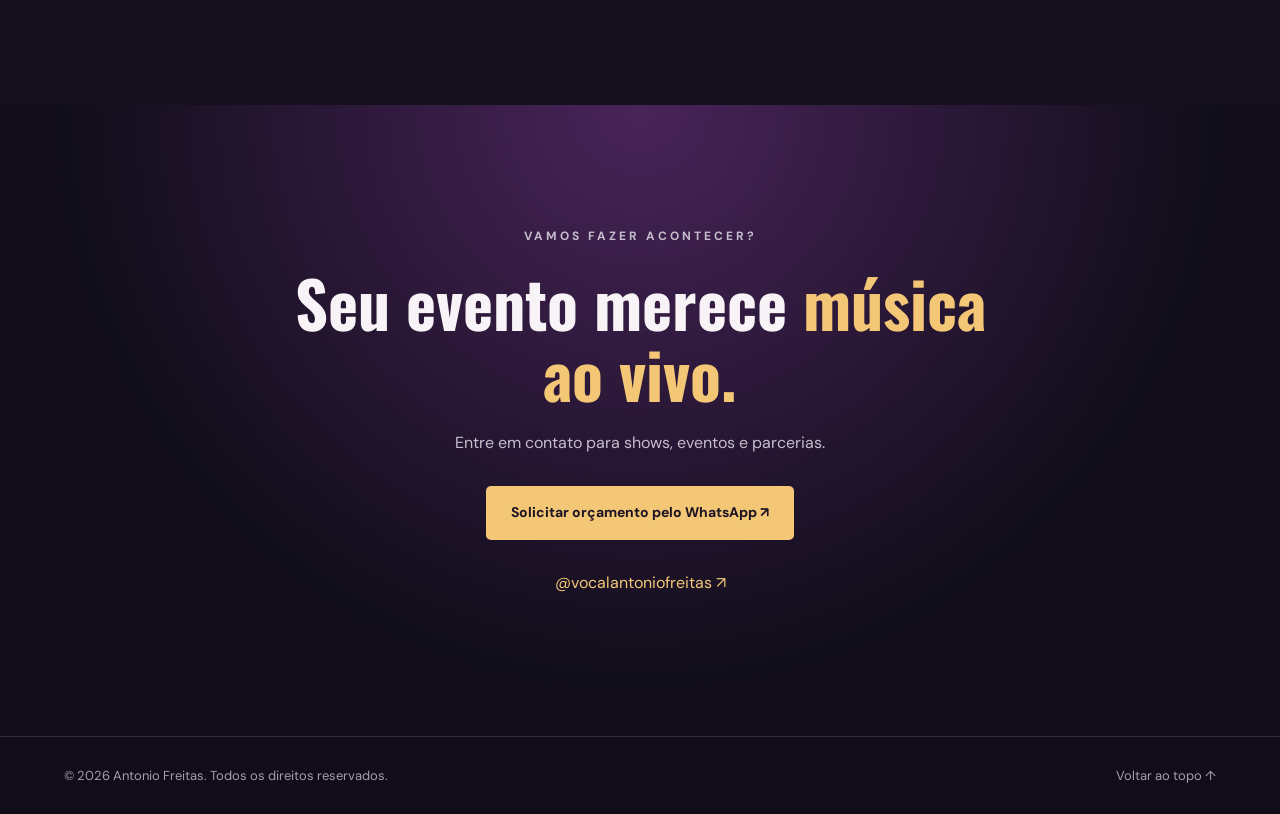
==== commit 9ebca58e: "Adiciona acesso ADM ao menu principal" ====
--- a/index.html
+++ b/index.html
@@ -21,7 +21,7 @@
     <a class="brand" href="#inicio" aria-label="Antonio Freitas - início"><span class="brand-mark">AF</span><span>ANTONIO <strong>FREITAS</strong></span></a>
     <button class="menu-toggle" aria-label="Abrir menu" aria-expanded="false" aria-controls="navigation">☰</button>
     <nav id="navigation" class="navigation" aria-label="Menu principal">
-      <a href="#sobre">Sobre</a><a href="#projetos">Projetos</a><a href="#agenda">Agenda</a><a href="#galeria">Galeria</a><a href="#contato">Contato</a>
+      <a href="#sobre">Sobre</a><a href="#projetos">Projetos</a><a href="#agenda">Agenda</a><a href="#galeria">Galeria</a><a href="#contato">Contato</a><a href="admin.html" aria-label="Acessar painel administrativo">⚙️ ADM</a>
     </nav>
   </header>
   <main>
@@ -37,7 +37,7 @@
       <div class="hero-instagram hero-video" aria-label="Vídeo de Antonio Freitas">
         <div class="hero-instagram-heading"><span>▶</span> ANTONIO FREITAS EM VÍDEO</div>
         <video controls playsinline preload="metadata" poster="" aria-label="Apresentação de Antonio Freitas">
-          <source src="https://lydznydmkcwqtxukktyy.supabase.co/storage/v1/object/public/antonio-freitas-cartazes/antonio-freitas-apresentacao.mp4" type="video/mp4">
+          <source id="hero-video-source" type="video/mp4">
           Seu navegador não suporta vídeos HTML5.
         </video>
         <a href="https://www.instagram.com/vocalantoniofreitas/" target="_blank" rel="noopener noreferrer">Ver Instagram do Antonio ↗</a>
@@ -47,11 +47,12 @@
     <section id="sobre" class="section about"><div><p class="eyebrow">A VOZ POR TRÁS DA MÚSICA</p><h2>Uma conexão que <em>vai além do palco.</em></h2></div><div><p>Antonio Freitas é cantor e intérprete, com presença musical em projetos e apresentações. Este é seu espaço oficial para compartilhar novidades, trabalhos e informações para contratação.</p><p>Quer levar música ao seu evento? Entre em contato diretamente para consultar disponibilidade e condições.</p><a class="text-link" href="#contato">Fale com Antonio ↗</a></div></section>
     <section id="projetos" class="section projects"><div class="section-heading"><p class="eyebrow">MÚSICA EM MOVIMENTO</p><h2>Projetos <em>musicais</em></h2></div><div class="cards"><article class="card"><span class="card-number">01 / PROJETO</span><h3>Banda Match</h3><p>Conheça o projeto e acompanhe as novidades nas redes sociais.</p><a href="https://www.instagram.com/bandamatchoficial/" target="_blank" rel="noopener noreferrer">Acompanhar no Instagram ↗</a></article><article class="card"><span class="card-number">02 / PROJETO</span><h3>Alma Retrô</h3><p>Mais um projeto musical para descobrir e acompanhar.</p><a href="https://www.instagram.com/alma.retrooficial/" target="_blank" rel="noopener noreferrer">Acompanhar no Instagram ↗</a></article></div></section>
     <section id="agenda" class="section agenda"><div><p class="eyebrow">PRÓXIMAS APRESENTAÇÕES</p><h2>Agenda de <em>shows</em></h2><div id="agenda-dinamica" aria-live="polite"></div><p>Para consultar outras datas e disponibilidade, entre em contato.</p></div><a class="button primary" href="https://wa.me/5517992233212?text=Ol%C3%A1!%20Gostaria%20de%20consultar%20a%20agenda%20de%20shows." target="_blank" rel="noopener noreferrer">Consultar agenda ↗</a></section>
-    <section id="galeria" class="section gallery"><div class="section-heading"><p class="eyebrow">MOMENTOS ESPECIAIS</p><h2>Galeria &amp; <em>vídeos</em></h2><p>Em breve, fotos e vídeos oficiais de apresentações. Enquanto isso, acompanhe os conteúdos no Instagram.</p></div><div class="gallery-panel"><span>♪</span><h3>Viva a música de perto</h3><p>Fotos e vídeos serão adicionados aqui.</p><a class="text-link" href="https://www.instagram.com/vocalantoniofreitas/" target="_blank" rel="noopener noreferrer">Acessar Instagram ↗</a></div></section>
+    <section id="galeria" class="section gallery"><div class="section-heading"><p class="eyebrow">MOMENTOS ESPECIAIS</p><h2>Galeria &amp; <em>vídeos</em></h2><p>Em breve, fotos e vídeos oficiais de apresentações. Enquanto isso, acompanhe os conteúdos no Instagram.</p></div><div class="gallery-panel"><span>♪</span><h3>Viva a música de perto</h3><p>Fotos e vídeos serão adicionados aqui.</p><a class="text-link" href="https://www.instagram.com/vocalantoniofreitas/" target="_blank" rel="noopener noreferrer">Acessar Instagram ↗</a></div><div id="galeria-videos" class="video-gallery" aria-live="polite"></div></section>
     <section id="contato" class="section contact"><p class="eyebrow">VAMOS FAZER ACONTECER?</p><h2>Seu evento merece <em>música ao vivo.</em></h2><p>Entre em contato para shows, eventos e parcerias.</p><a class="button primary" href="https://wa.me/5517992233212?text=Ol%C3%A1%2C%20Antonio!%20Gostaria%20de%20um%20or%C3%A7amento%20para%20um%20evento." target="_blank" rel="noopener noreferrer">Solicitar orçamento pelo WhatsApp ↗</a><p class="contact-social"><a href="https://www.instagram.com/vocalantoniofreitas/" target="_blank" rel="noopener noreferrer">@vocalantoniofreitas ↗</a></p></section>
   </main>
   <footer><span>© <span id="year"></span> Antonio Freitas. Todos os direitos reservados.</span><a href="#inicio">Voltar ao topo ↑</a></footer>
   <script src="script.js"></script>
   <script type="module" src="agenda.js"></script>
+  <script type="module" src="videos.js"></script>
 </body>
 </html>
--- a/style.css
+++ b/style.css
@@ -3,3 +3,5 @@
 
 /* Vídeo incorporado ao destaque da página inicial */
 .hero-instagram{position:relative;z-index:1;justify-self:center;width:min(100%,410px);padding:15px;border:1px solid #ffffff38;border-radius:18px;background:#24182ee6;box-shadow:0 24px 70px #0008;display:flex;flex-direction:column;gap:12px}.hero-instagram-heading{font-size:12px;letter-spacing:2px;color:var(--gold);font-weight:700}.hero-instagram-heading span{font-size:18px}.hero-instagram iframe{width:100%;height:500px;border:0;border-radius:10px;background:white}.hero-instagram>a{display:block;text-align:center;padding:12px;border-radius:7px;background:var(--gold);color:#1b1321;font-weight:700;font-size:14px}.hero-instagram>a:hover{filter:brightness(1.08)}@media(max-width:850px){.hero-instagram{width:min(100%,430px);margin:20px auto 0}.hero-instagram iframe{height:480px}}@media(max-width:480px){.hero-instagram iframe{height:430px}}
+
+.video-gallery{display:grid;grid-template-columns:repeat(auto-fit,minmax(220px,1fr));gap:24px;margin-top:28px}.video-gallery article{background:#261932;border:1px solid #ffffff33;border-radius:14px;padding:16px}.video-gallery h3{font-size:22px;margin:0 0 12px}.video-gallery video{display:block;width:100%;max-height:420px;background:#000;border-radius:9px}
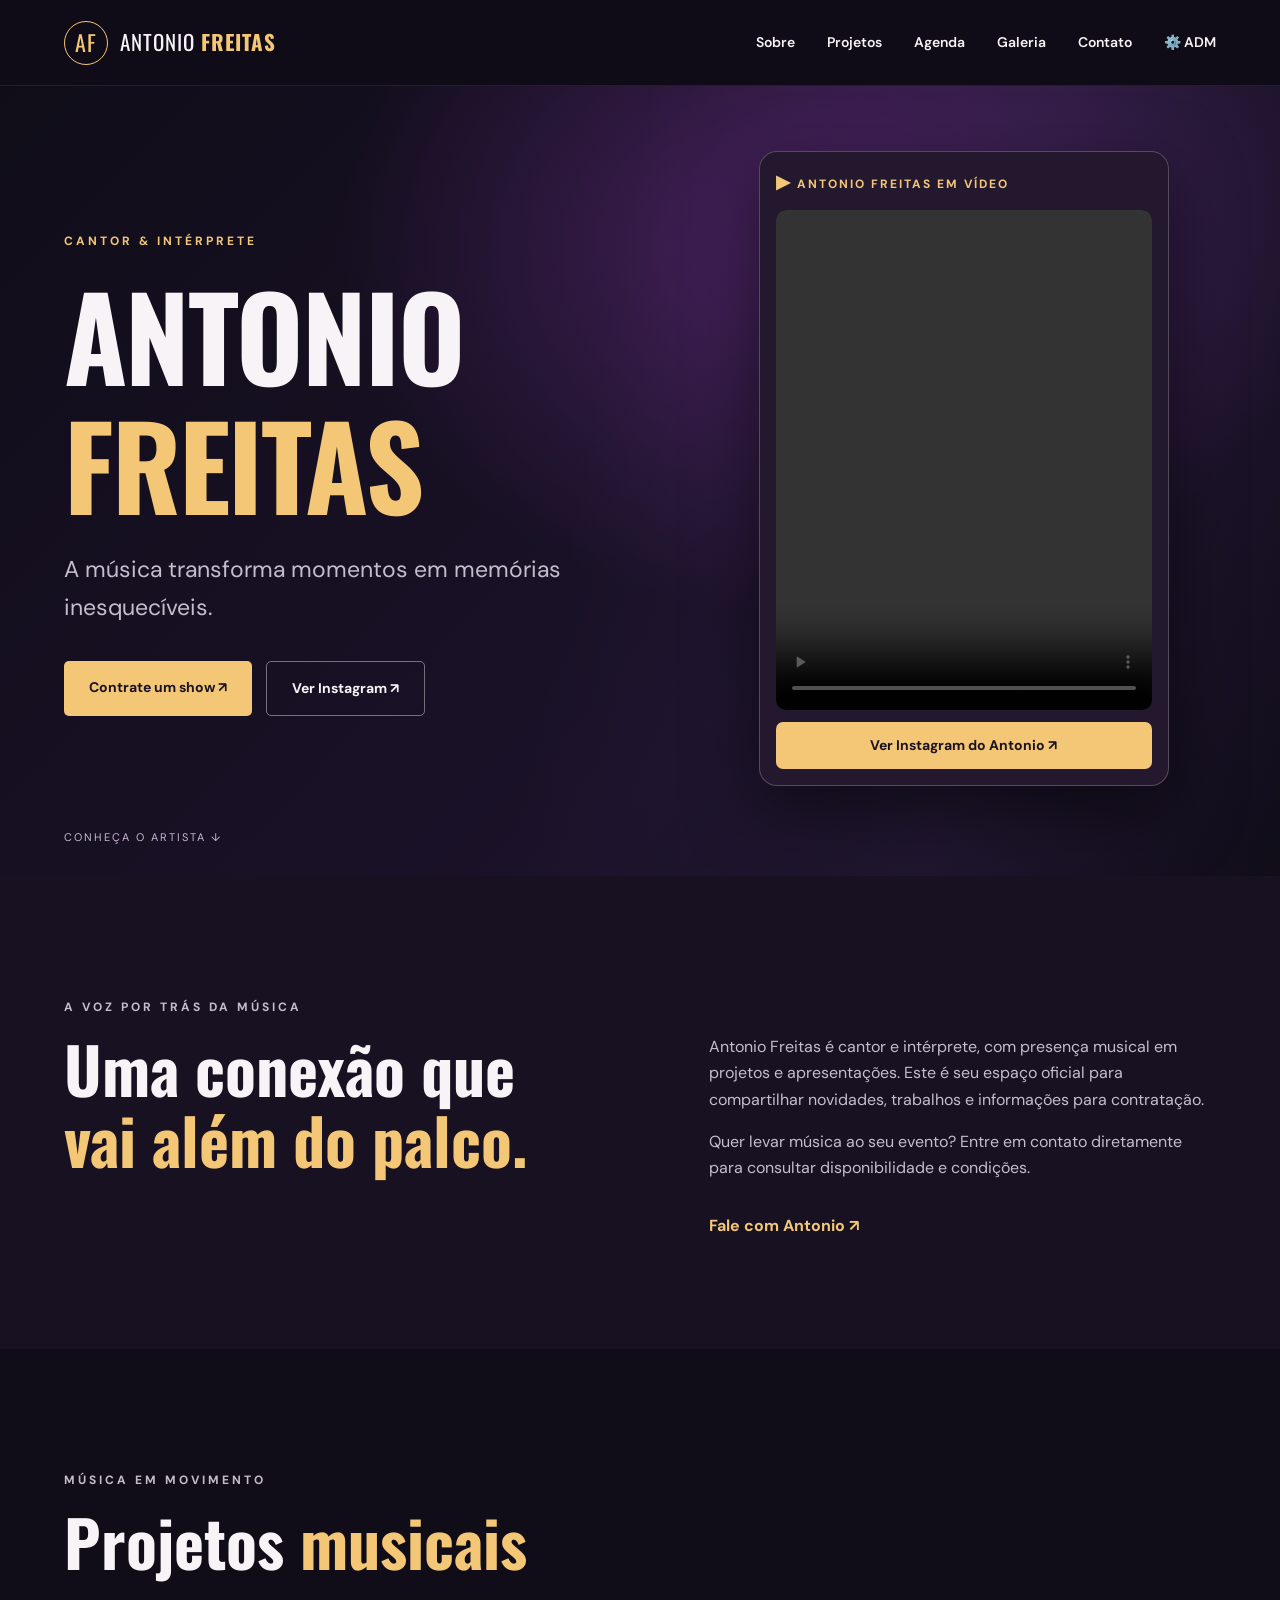
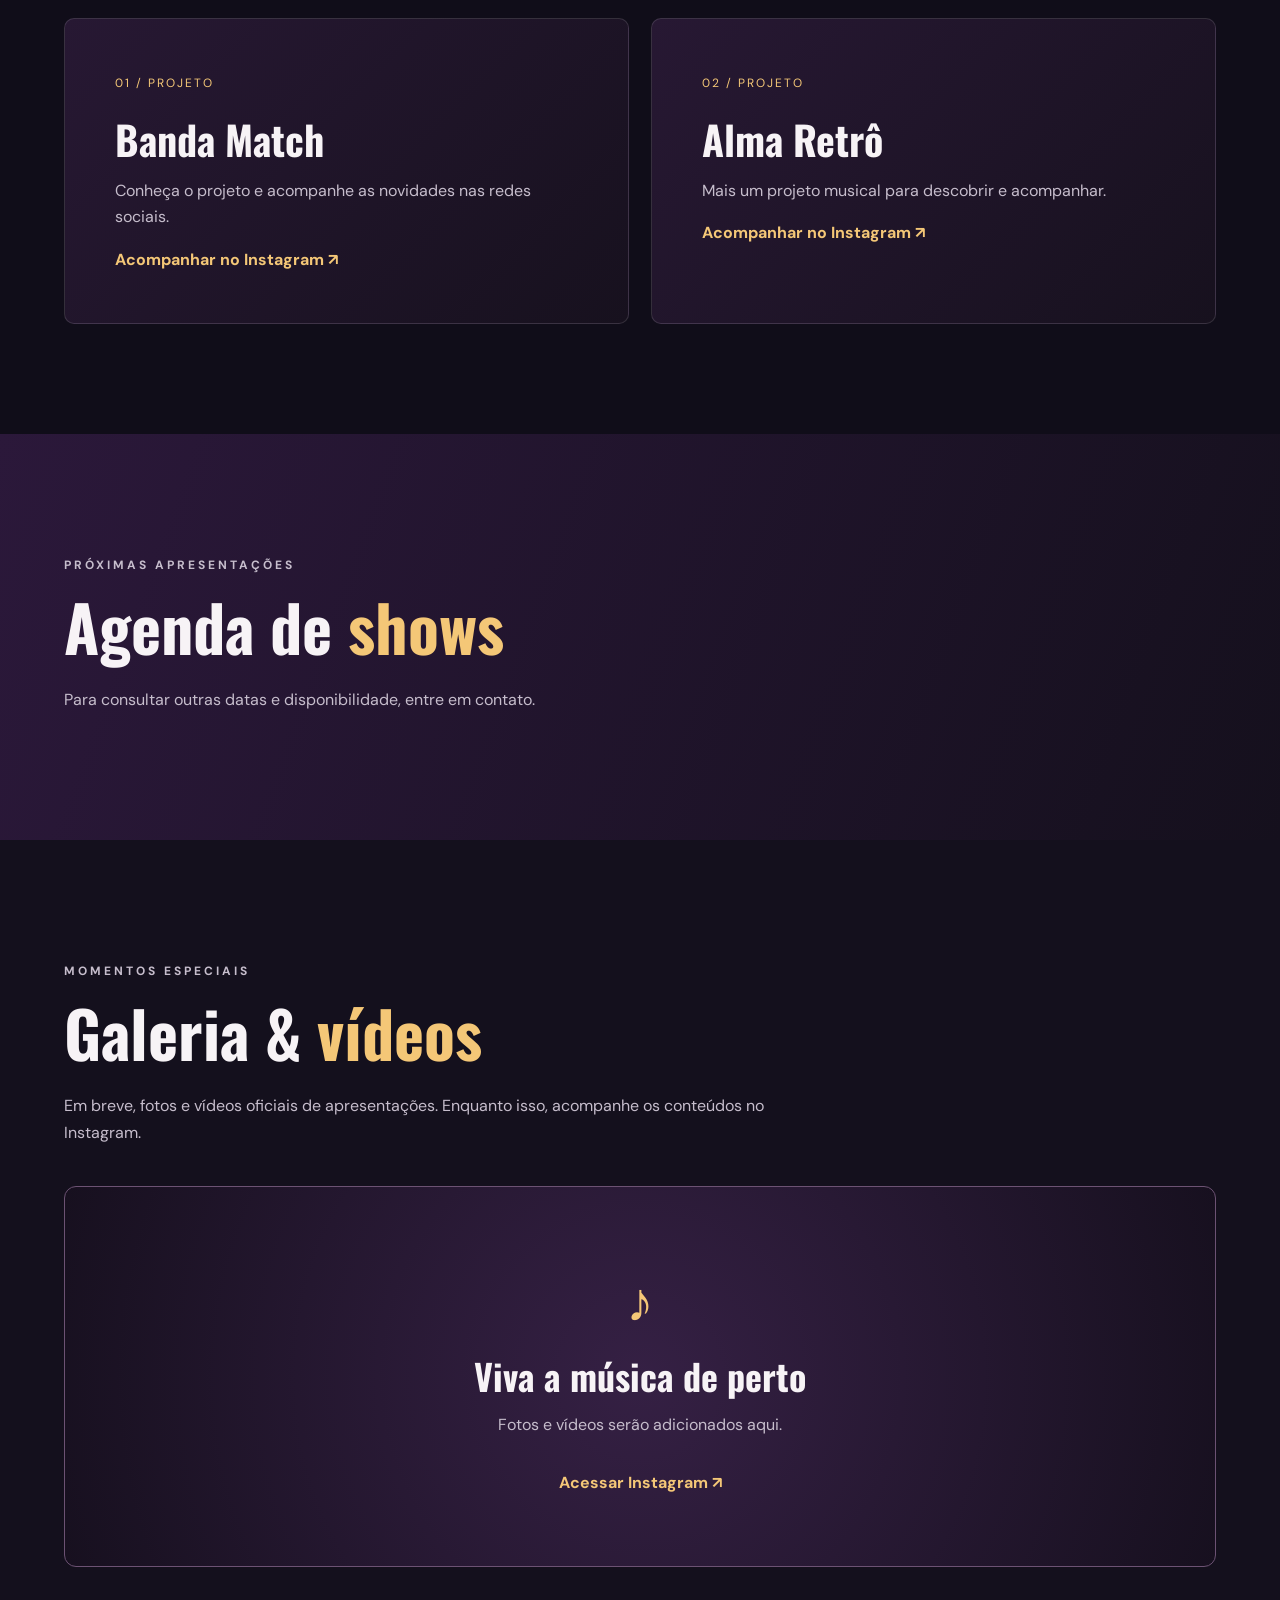
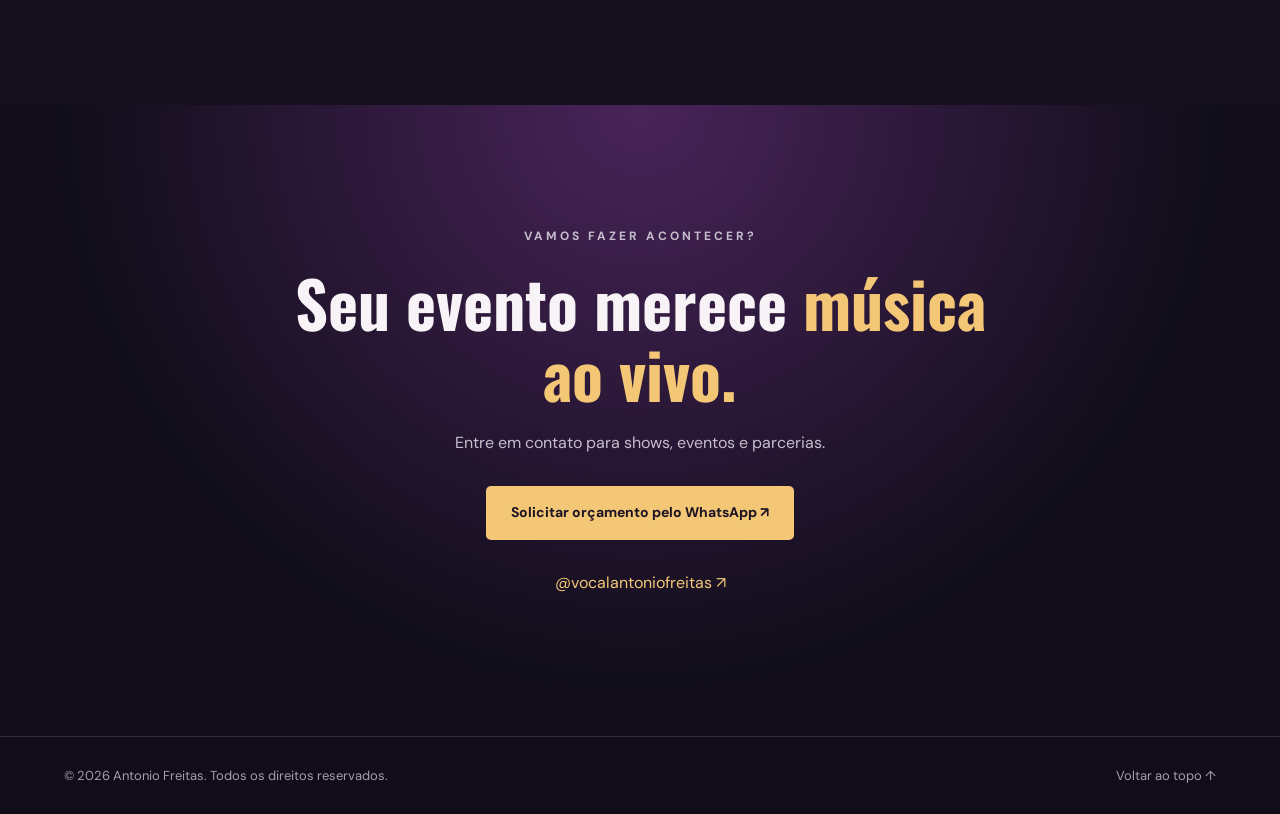
==== commit 3888288f: "Remove botão Consultar agenda e amplia área dos eventos" ====
--- a/index.html
+++ b/index.html
@@ -46,7 +46,7 @@
     </section>
     <section id="sobre" class="section about"><div><p class="eyebrow">A VOZ POR TRÁS DA MÚSICA</p><h2>Uma conexão que <em>vai além do palco.</em></h2></div><div><p>Antonio Freitas é cantor e intérprete, com presença musical em projetos e apresentações. Este é seu espaço oficial para compartilhar novidades, trabalhos e informações para contratação.</p><p>Quer levar música ao seu evento? Entre em contato diretamente para consultar disponibilidade e condições.</p><a class="text-link" href="#contato">Fale com Antonio ↗</a></div></section>
     <section id="projetos" class="section projects"><div class="section-heading"><p class="eyebrow">MÚSICA EM MOVIMENTO</p><h2>Projetos <em>musicais</em></h2></div><div class="cards"><article class="card"><span class="card-number">01 / PROJETO</span><h3>Banda Match</h3><p>Conheça o projeto e acompanhe as novidades nas redes sociais.</p><a href="https://www.instagram.com/bandamatchoficial/" target="_blank" rel="noopener noreferrer">Acompanhar no Instagram ↗</a></article><article class="card"><span class="card-number">02 / PROJETO</span><h3>Alma Retrô</h3><p>Mais um projeto musical para descobrir e acompanhar.</p><a href="https://www.instagram.com/alma.retrooficial/" target="_blank" rel="noopener noreferrer">Acompanhar no Instagram ↗</a></article></div></section>
-    <section id="agenda" class="section agenda"><div><p class="eyebrow">PRÓXIMAS APRESENTAÇÕES</p><h2>Agenda de <em>shows</em></h2><div id="agenda-dinamica" aria-live="polite"></div><p>Para consultar outras datas e disponibilidade, entre em contato.</p></div><a class="button primary" href="https://wa.me/5517992233212?text=Ol%C3%A1!%20Gostaria%20de%20consultar%20a%20agenda%20de%20shows." target="_blank" rel="noopener noreferrer">Consultar agenda ↗</a></section>
+    <section id="agenda" class="section agenda"><div class="agenda-content"><p class="eyebrow">PRÓXIMAS APRESENTAÇÕES</p><h2>Agenda de <em>shows</em></h2><div id="agenda-dinamica" aria-live="polite"></div><p>Para consultar outras datas e disponibilidade, entre em contato.</p></div></section>
     <section id="galeria" class="section gallery"><div class="section-heading"><p class="eyebrow">MOMENTOS ESPECIAIS</p><h2>Galeria &amp; <em>vídeos</em></h2><p>Em breve, fotos e vídeos oficiais de apresentações. Enquanto isso, acompanhe os conteúdos no Instagram.</p></div><div class="gallery-panel"><span>♪</span><h3>Viva a música de perto</h3><p>Fotos e vídeos serão adicionados aqui.</p><a class="text-link" href="https://www.instagram.com/vocalantoniofreitas/" target="_blank" rel="noopener noreferrer">Acessar Instagram ↗</a></div><div id="galeria-videos" class="video-gallery" aria-live="polite"></div></section>
     <section id="contato" class="section contact"><p class="eyebrow">VAMOS FAZER ACONTECER?</p><h2>Seu evento merece <em>música ao vivo.</em></h2><p>Entre em contato para shows, eventos e parcerias.</p><a class="button primary" href="https://wa.me/5517992233212?text=Ol%C3%A1%2C%20Antonio!%20Gostaria%20de%20um%20or%C3%A7amento%20para%20um%20evento." target="_blank" rel="noopener noreferrer">Solicitar orçamento pelo WhatsApp ↗</a><p class="contact-social"><a href="https://www.instagram.com/vocalantoniofreitas/" target="_blank" rel="noopener noreferrer">@vocalantoniofreitas ↗</a></p></section>
   </main>
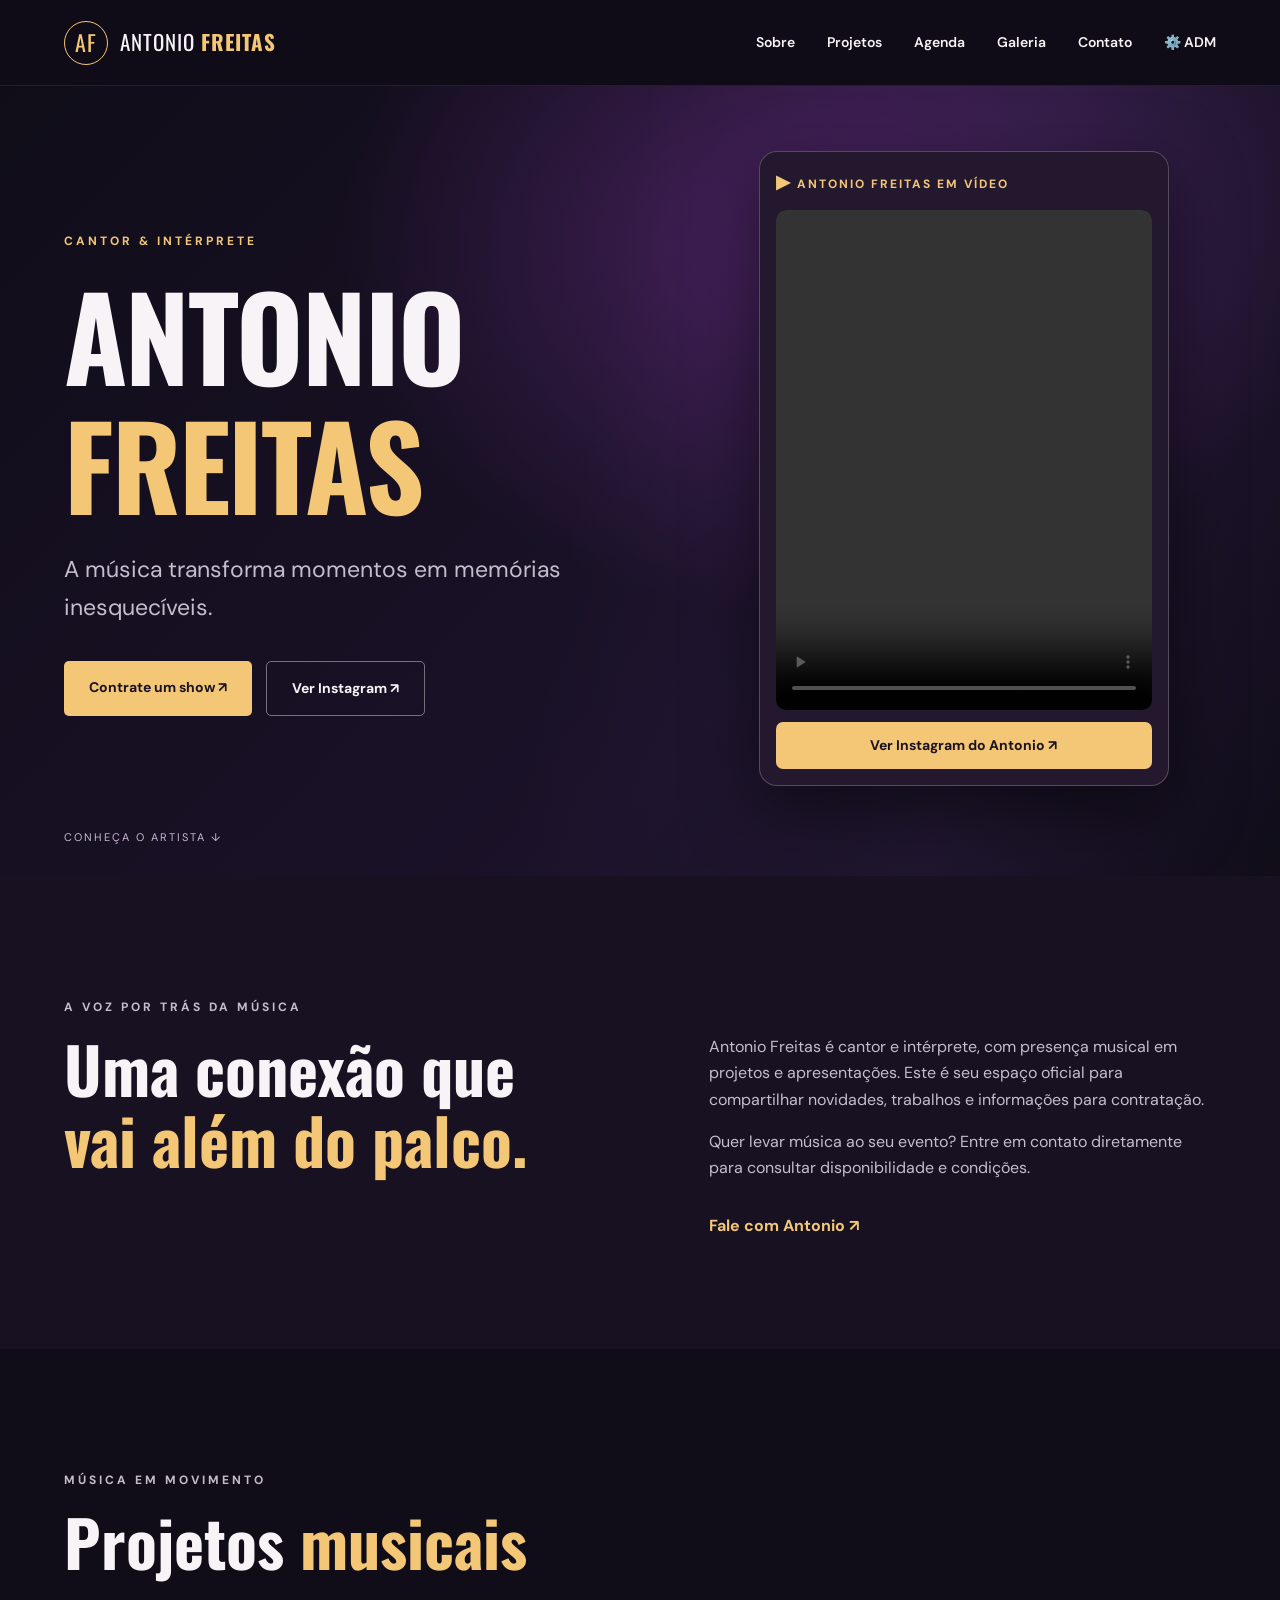
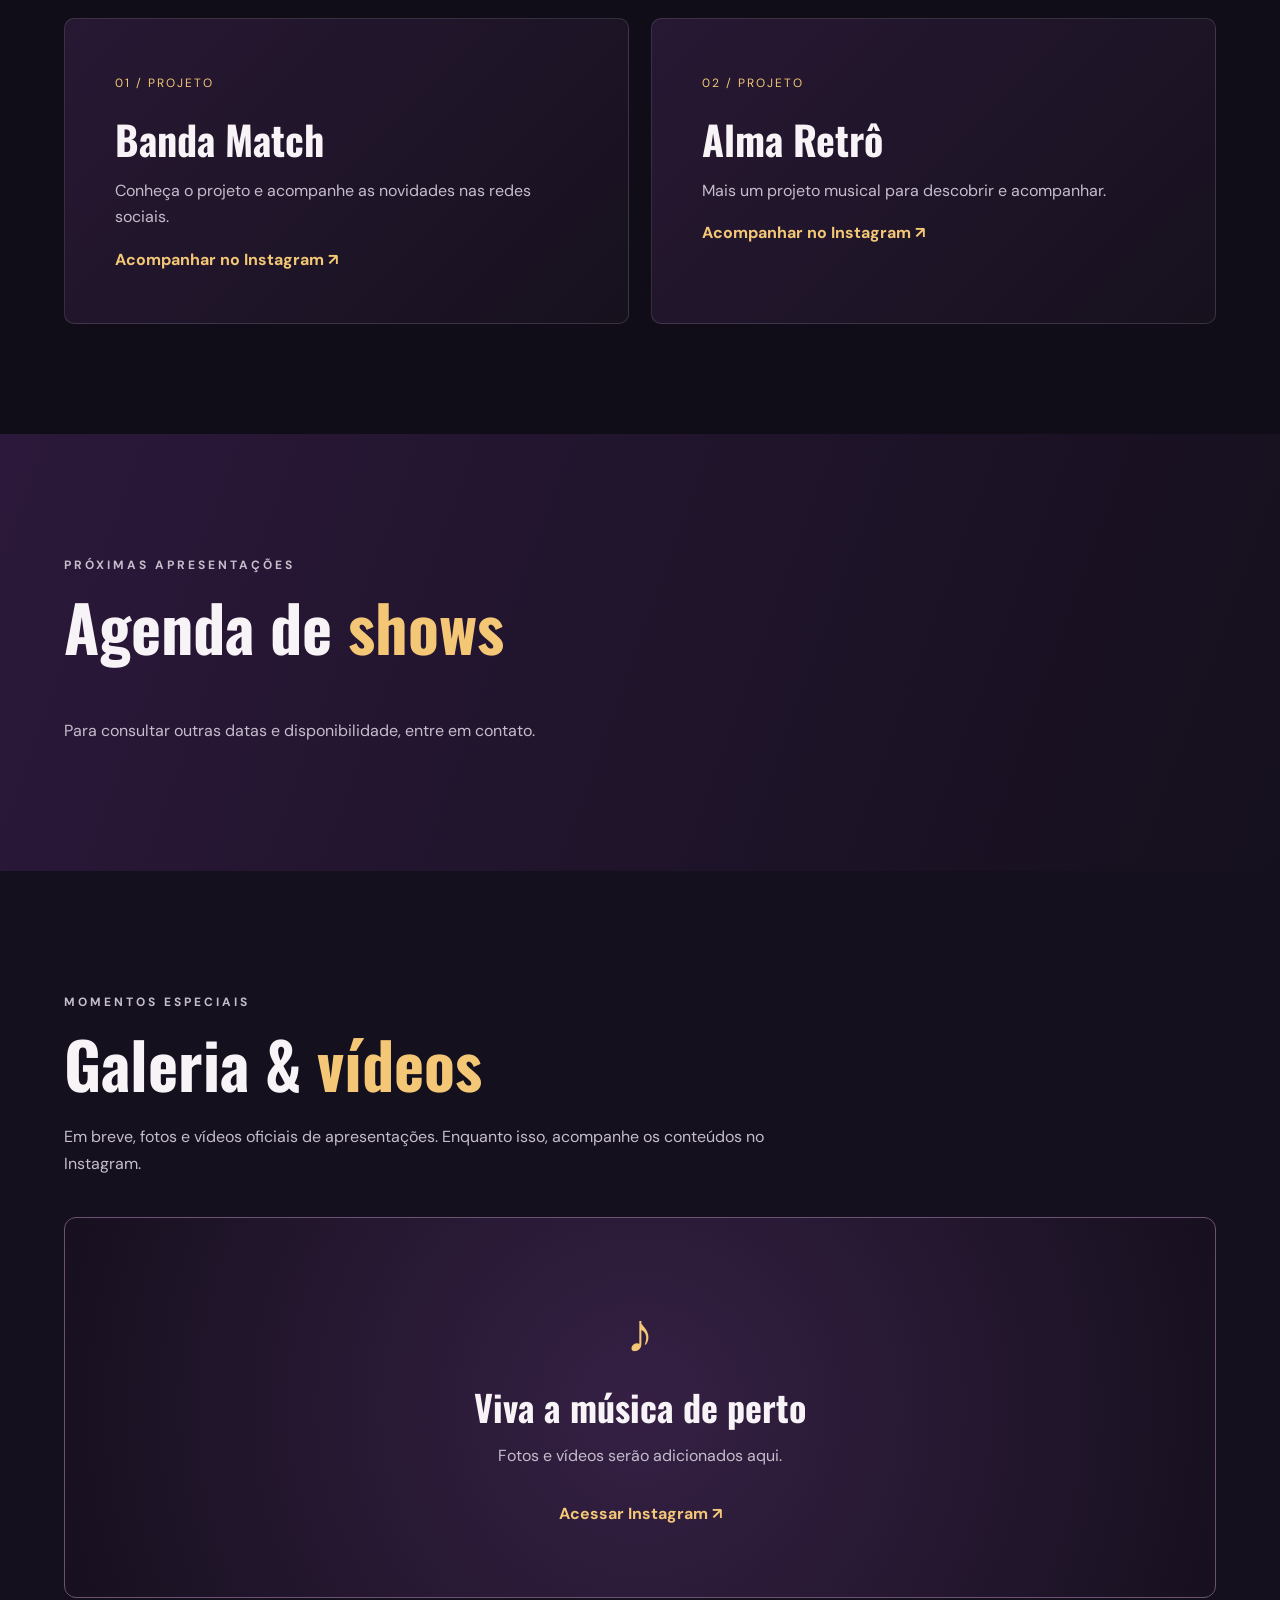
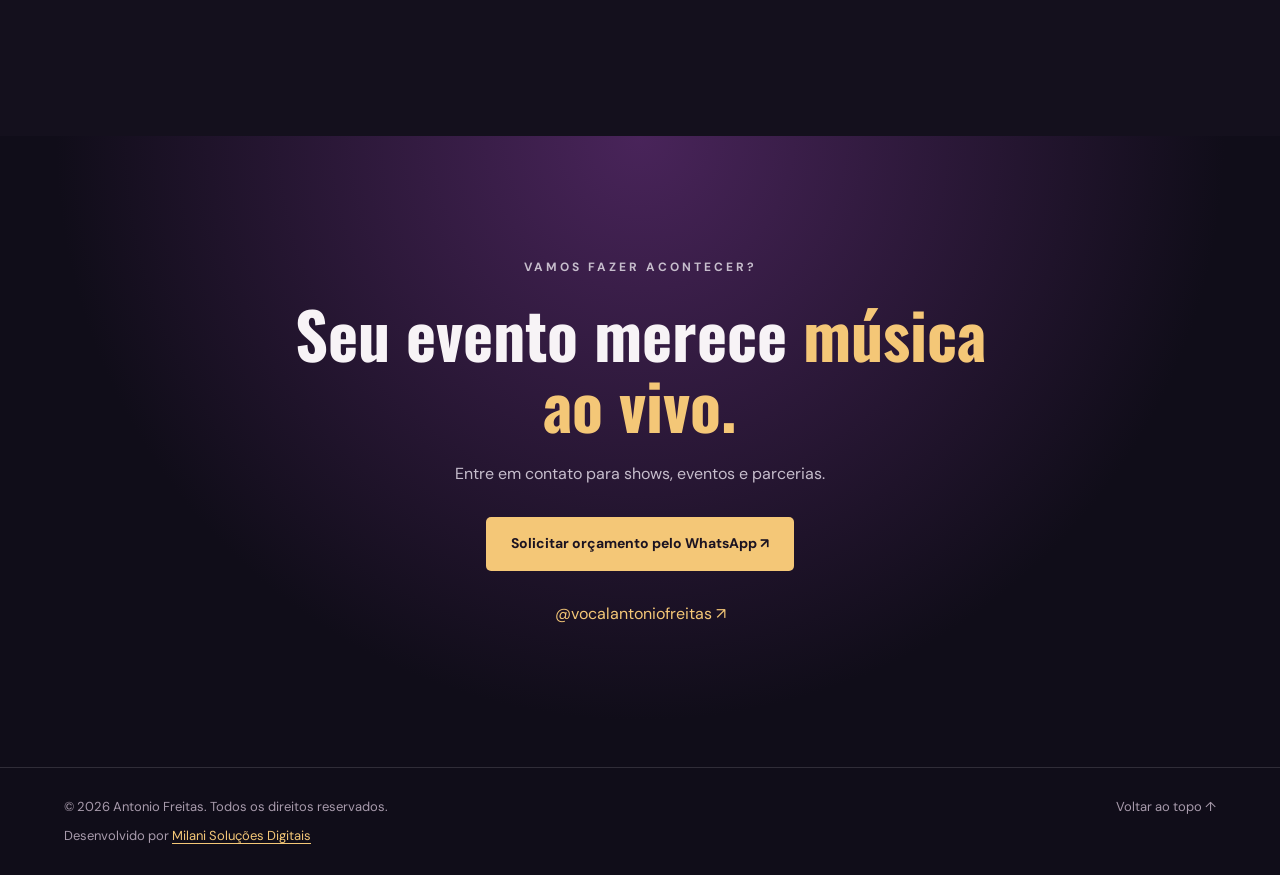
==== commit 1c2c3841: "Adiciona crédito da Milani Soluções Digitais no rodapé" ====
--- a/index.html
+++ b/index.html
@@ -50,7 +50,7 @@
     <section id="galeria" class="section gallery"><div class="section-heading"><p class="eyebrow">MOMENTOS ESPECIAIS</p><h2>Galeria &amp; <em>vídeos</em></h2><p>Em breve, fotos e vídeos oficiais de apresentações. Enquanto isso, acompanhe os conteúdos no Instagram.</p></div><div class="gallery-panel"><span>♪</span><h3>Viva a música de perto</h3><p>Fotos e vídeos serão adicionados aqui.</p><a class="text-link" href="https://www.instagram.com/vocalantoniofreitas/" target="_blank" rel="noopener noreferrer">Acessar Instagram ↗</a></div><div id="galeria-videos" class="video-gallery" aria-live="polite"></div></section>
     <section id="contato" class="section contact"><p class="eyebrow">VAMOS FAZER ACONTECER?</p><h2>Seu evento merece <em>música ao vivo.</em></h2><p>Entre em contato para shows, eventos e parcerias.</p><a class="button primary" href="https://wa.me/5517992233212?text=Ol%C3%A1%2C%20Antonio!%20Gostaria%20de%20um%20or%C3%A7amento%20para%20um%20evento." target="_blank" rel="noopener noreferrer">Solicitar orçamento pelo WhatsApp ↗</a><p class="contact-social"><a href="https://www.instagram.com/vocalantoniofreitas/" target="_blank" rel="noopener noreferrer">@vocalantoniofreitas ↗</a></p></section>
   </main>
-  <footer><span>© <span id="year"></span> Antonio Freitas. Todos os direitos reservados.</span><a href="#inicio">Voltar ao topo ↑</a></footer>
+  <footer><div><span>© <span id="year"></span> Antonio Freitas. Todos os direitos reservados.</span><p style="margin:8px 0 0">Desenvolvido por <a href="https://milani-solucoes-digitais.joaopcmilani.workers.dev/" target="_blank" rel="noopener noreferrer" style="color:var(--gold);text-decoration:underline;text-underline-offset:3px">Milani Soluções Digitais</a></p></div><a href="#inicio">Voltar ao topo ↑</a></footer>
   <script src="script.js"></script>
   <script type="module" src="agenda.js"></script>
   <script type="module" src="videos.js"></script>
--- a/style.css
+++ b/style.css
@@ -5,3 +5,6 @@
 .hero-instagram{position:relative;z-index:1;justify-self:center;width:min(100%,410px);padding:15px;border:1px solid #ffffff38;border-radius:18px;background:#24182ee6;box-shadow:0 24px 70px #0008;display:flex;flex-direction:column;gap:12px}.hero-instagram-heading{font-size:12px;letter-spacing:2px;color:var(--gold);font-weight:700}.hero-instagram-heading span{font-size:18px}.hero-instagram iframe{width:100%;height:500px;border:0;border-radius:10px;background:white}.hero-instagram>a{display:block;text-align:center;padding:12px;border-radius:7px;background:var(--gold);color:#1b1321;font-weight:700;font-size:14px}.hero-instagram>a:hover{filter:brightness(1.08)}@media(max-width:850px){.hero-instagram{width:min(100%,430px);margin:20px auto 0}.hero-instagram iframe{height:480px}}@media(max-width:480px){.hero-instagram iframe{height:430px}}
 
 .video-gallery{display:grid;grid-template-columns:repeat(auto-fit,minmax(220px,1fr));gap:24px;margin-top:28px}.video-gallery article{background:#261932;border:1px solid #ffffff33;border-radius:14px;padding:16px}.video-gallery h3{font-size:22px;margin:0 0 12px}.video-gallery video{display:block;width:100%;max-height:420px;background:#000;border-radius:9px}
+
+/* Agenda de shows em colunas responsivas */
+#agenda.agenda{display:block}#agenda .agenda-content{width:100%;min-width:0}#agenda-dinamica{display:grid;grid-template-columns:repeat(3,minmax(0,1fr));gap:22px;margin:28px 0}#agenda-dinamica .show-entry{min-width:0;padding:22px;border:1px solid #776583;border-radius:16px;background:#24182e;display:flex;flex-direction:column;gap:12px;overflow:hidden}#agenda-dinamica .show-entry h3{margin:0;font-size:clamp(22px,2vw,29px)}#agenda-dinamica .show-entry p{margin:0;overflow-wrap:anywhere}#agenda-dinamica .show-entry img{width:100%;max-height:340px;object-fit:contain;order:-1;border-radius:10px}#agenda-dinamica .show-entry a{color:#f4c777;font-weight:700;margin-top:auto}@media(max-width:1000px){#agenda-dinamica{grid-template-columns:repeat(2,minmax(0,1fr))}}@media(max-width:640px){#agenda-dinamica{grid-template-columns:1fr}}
